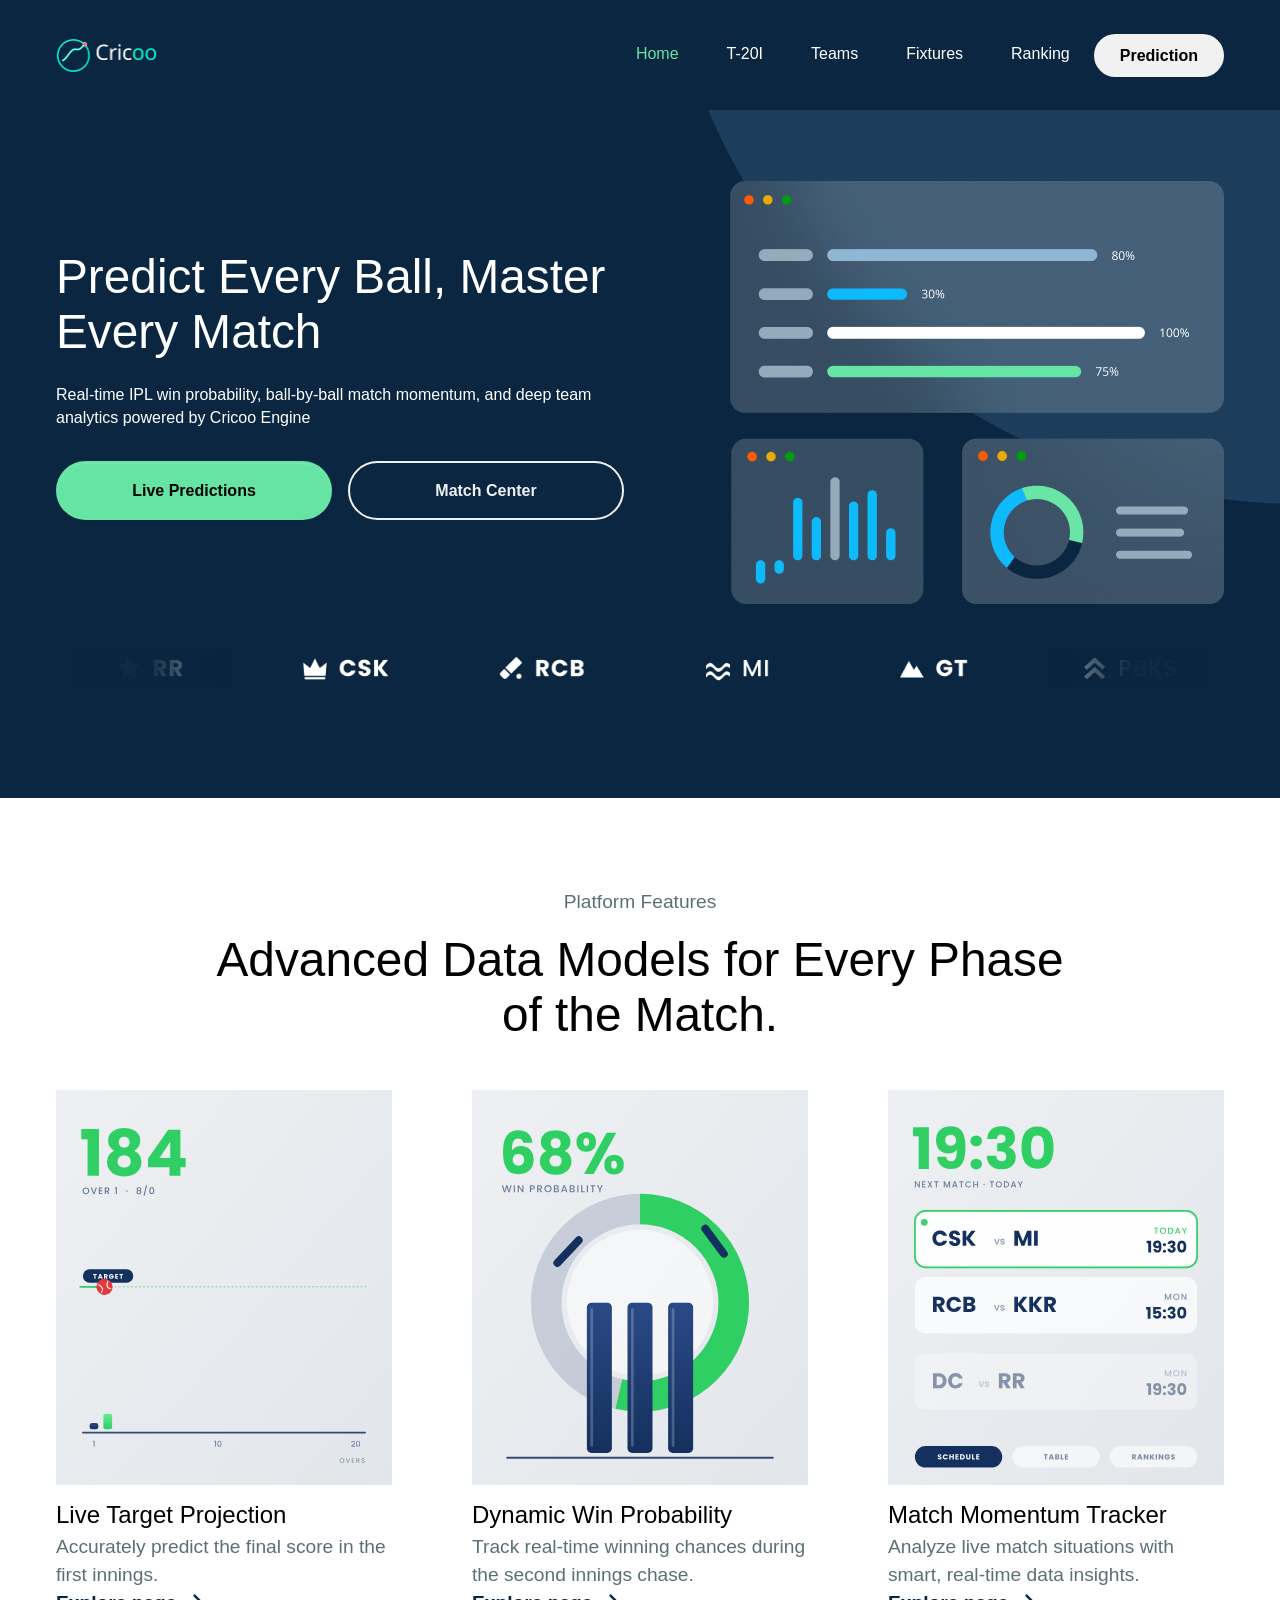
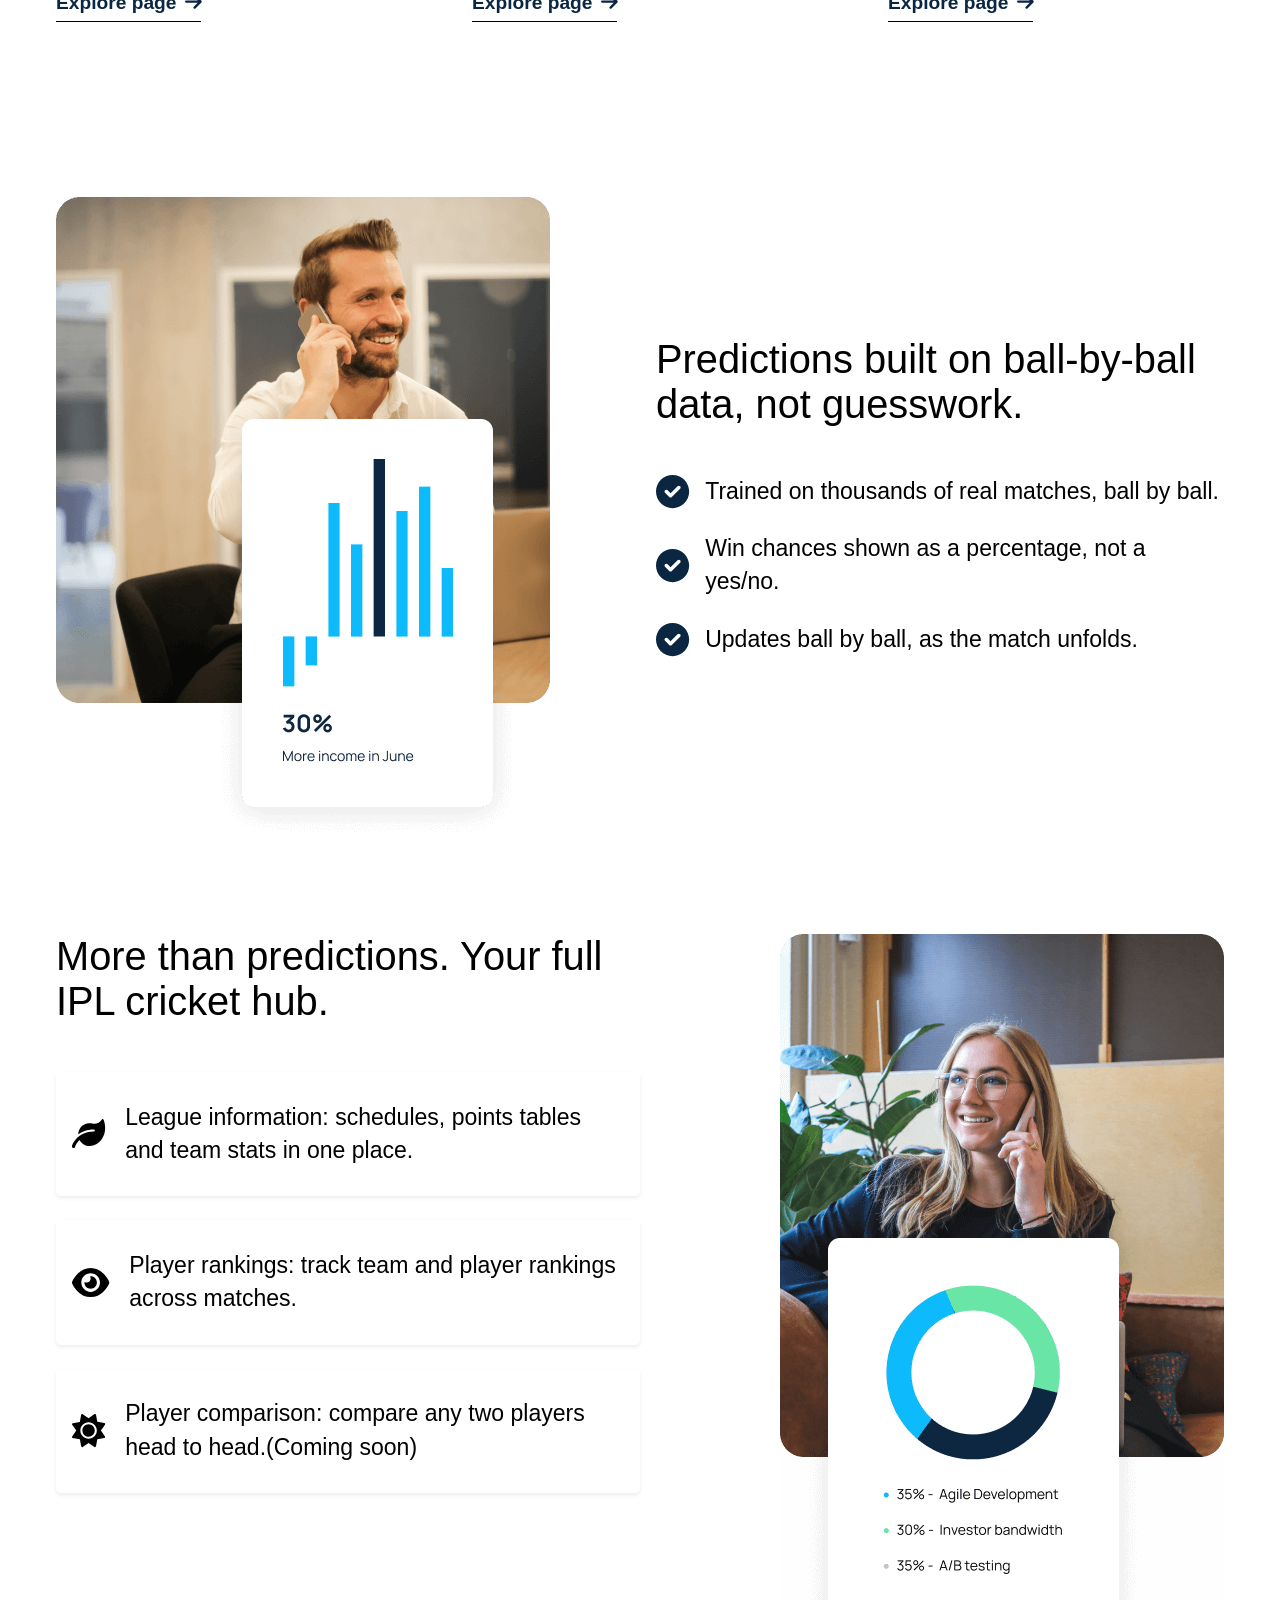
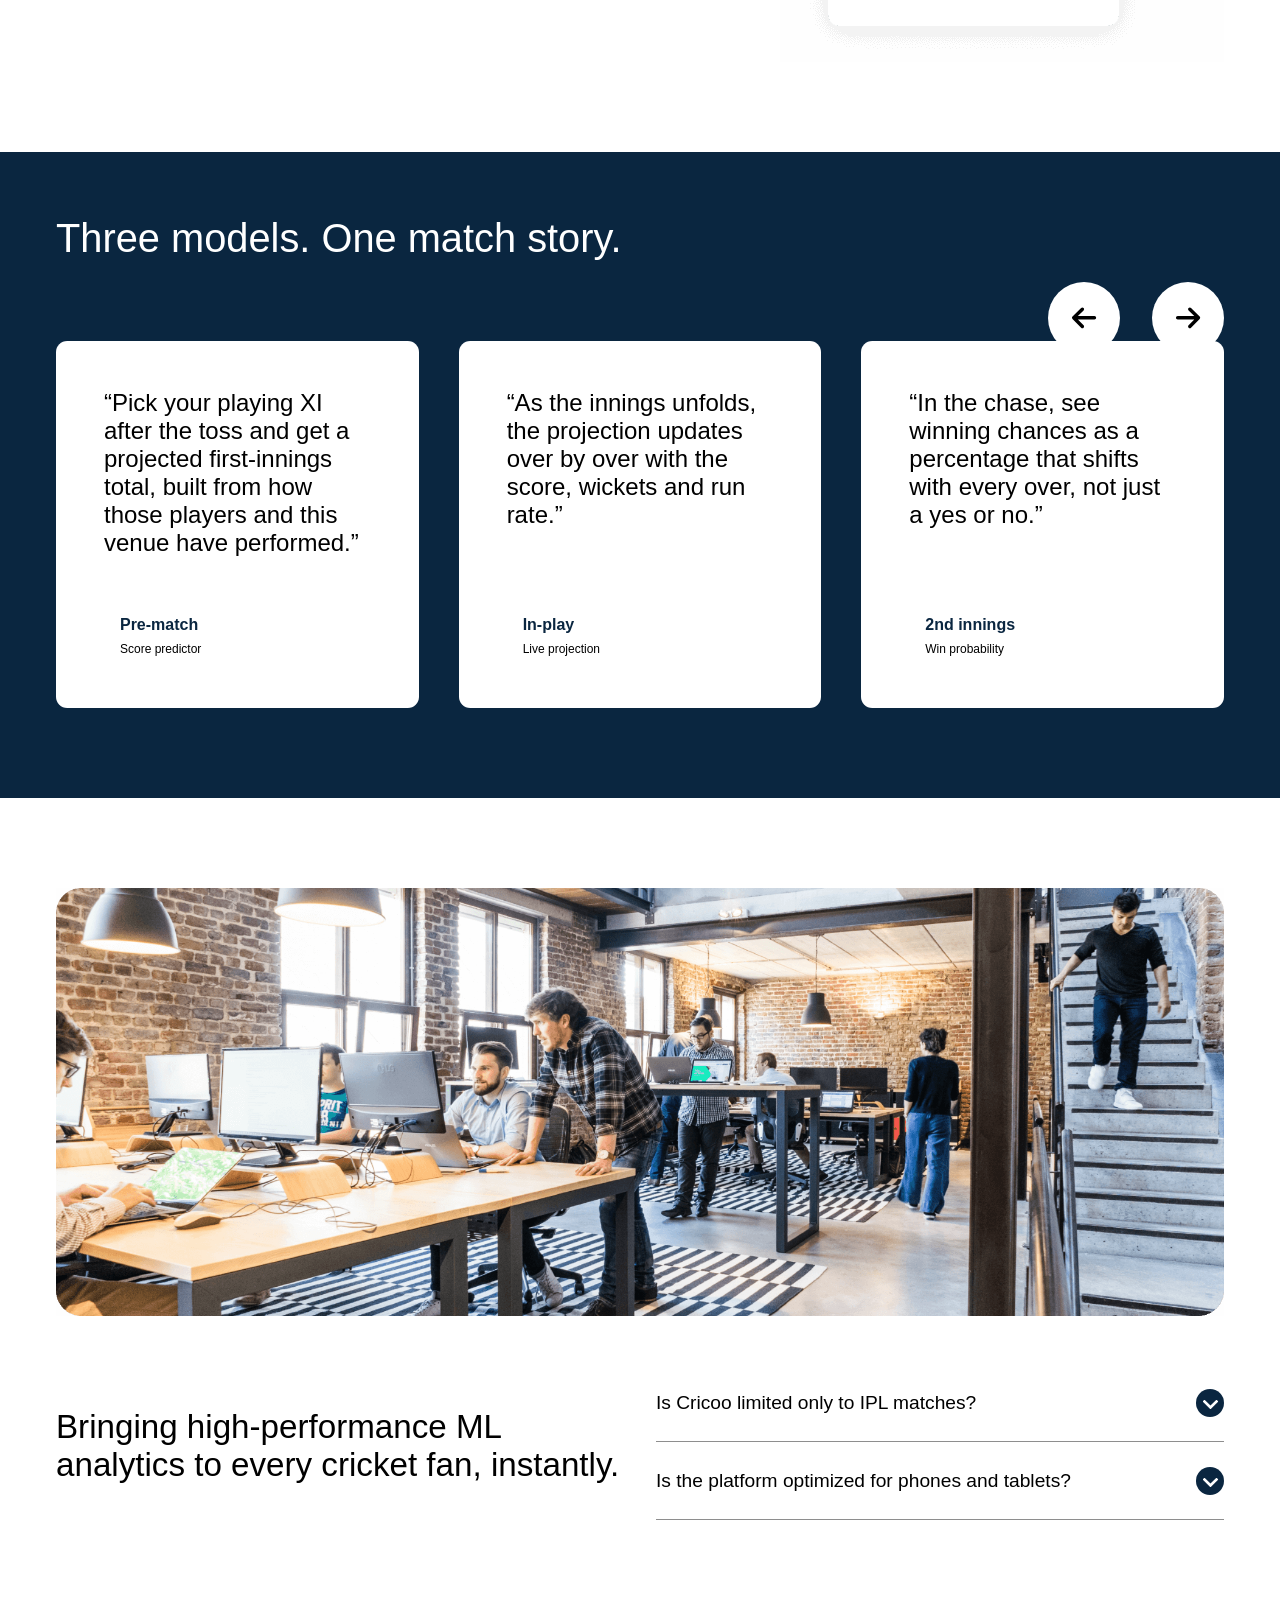
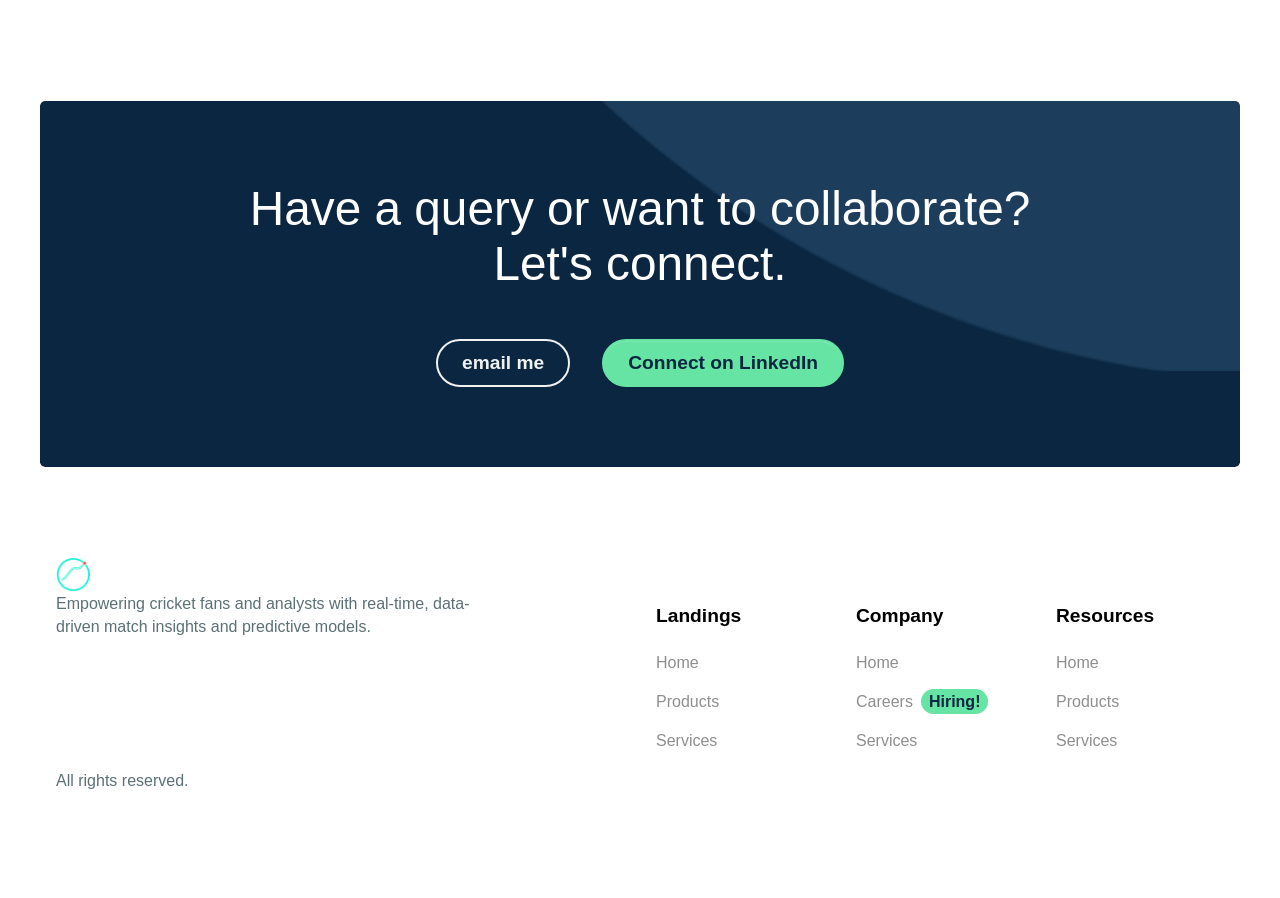
==== public/index.html @ 332e5023 "cricoo: website + IPL backend + T20 live backend" ====
<!DOCTYPE html>
<html lang="en-US" dir="ltr">

  <head>
    <meta charset="utf-8">
    <meta http-equiv="X-UA-Compatible" content="IE=edge">
    <meta name="viewport" content="width=device-width, initial-scale=1">


    <!-- ===============================================-->
    <!--    Document Title-->
    <!-- ===============================================-->
    <title>cricoo</title>


    <!-- ===============================================-->
    <!--    Favicons-->
    <!-- ===============================================-->
    <link rel="apple-touch-icon" sizes="180x180" href="assets/img/favicons/apple-touch-icon.png">
    <link rel="icon" type="image/png" sizes="32x32" href="assets/img/favicons/favicon-32x32.png">
    <link rel="icon" type="image/png" sizes="16x16" href="assets/img/favicons/favicon-16x16.png">
    <link rel="shortcut icon" type="image/x-icon" href="assets/img/favicons/favicon.ico">
    <link rel="manifest" href="assets/img/favicons/manifest.json">
    <meta name="msapplication-TileImage" content="assets/img/favicons/mstile-150x150.png">
    <meta name="theme-color" content="#ffffff">


    <!-- ===============================================-->
    <!--    Stylesheets-->
    <!-- ===============================================-->
    <link rel="preconnect" href="https://fonts.gstatic.com">
    <link href="https://fonts.googleapis.com/css2?family=Manrope:wght@200;300;400;500;600;700&amp;display=swap" rel="stylesheet">
    <link href="vendors/prism/prism.css" rel="stylesheet">
    <link href="vendors/swiper/swiper-bundle.min.css" rel="stylesheet">
    <link href="assets/css/theme.css" rel="stylesheet" />
    <link href="assets/css/user.css" rel="stylesheet" />

  </head>


  <body>

    <!-- ===============================================-->
    <!--    Main Content-->
    <!-- ===============================================-->
    <main class="main" id="top">
      <nav class="navbar navbar-expand-lg fixed-top navbar-dark" data-navbar-on-scroll="data-navbar-on-scroll">
        <div class="container"><a class="navbar-brand" href="index.html"><img src="assets/img/cricoo-logo-2.png" style="height:35px;width:auto" alt="cricoo" /></a>
          <button class="navbar-toggler" type="button" data-bs-toggle="collapse" data-bs-target="#navbarSupportedContent" aria-controls="navbarSupportedContent" aria-expanded="false" aria-label="Toggle navigation"><i class="fa-solid fa-bars text-white fs-3"></i></button>
          <div class="collapse navbar-collapse" id="navbarSupportedContent">
            <ul class="navbar-nav ms-auto mt-2 mt-lg-0">
              <li class="nav-item"><a class="nav-link active" aria-current="page" href="index.html">Home</a></li>
              <li class="nav-item"><a class="nav-link" aria-current="page" href="t_20.html">T-20I</a></li>
              <li class="nav-item"><a class="nav-link" aria-current="page" href="blogs.html">Teams</a></li>
              <li class="nav-item"><a class="nav-link" aria-current="page" href="blogs.html">Fixtures</a></li>
              <li class="nav-item"><a class="nav-link" aria-current="page" href="blogs.html">Ranking</a></li>
              <li class="nav-item mt-2 mt-lg-0"><a class="nav-link btn btn-light text-black w-md-25 w-50 w-lg-100" aria-current="page" href="ipl.html">Prediction</a></li>
            </ul>
          </div>
        </div>
      </nav>
      <div class="bg-dark"><img class="img-fluid position-absolute end-0" src="assets/img/hero/hero-bg.png" alt="" />


        <!-- ============================================-->
        <!-- <section> begin ============================-->
        <section>

          <div class="container">
            <div class="row align-items-center py-lg-8 py-6">
              <div class="col-lg-6 text-center text-lg-start">
                <h1 class="text-white fs-5 fs-xl-6">Predict Every Ball, Master Every Match</h1>
                <p class="text-white py-lg-3 py-2"> Real-time IPL win probability, ball-by-ball match momentum, and deep team analytics powered by Cricoo Engine</p>
                <div class="d-sm-flex align-items-center gap-3">
                  <a href="ipl.html" class="btn btn-success text-black mb-3 w-75">Live Predictions</a>
                  <a href="blogs.html" class="btn btn-outline-light mb-3 w-75">Match Center</a>
                </div>
              </div>
              <div class="col-lg-6 text-center text-lg-end mt-3 mt-lg-0"><img class="img-fluid" src="assets/img/hero/hero-graphics.png" alt="" /></div>
            </div>
            <!-- IPL Teams Carousel Section -->
            <div class="container position-relative" style="margin-top: -45px; margin-bottom: 20px; z-index: 10;">
              <div class="swiper">
                <div class="swiper-container swiper-shadow swiper-theme" data-swiper='{"slidesPerView":2,"breakpoints":{"640":{"slidesPerView":3,"spaceBetween":20},"768":{"slidesPerView":4,"spaceBetween":30},"992":{"slidesPerView":5,"spaceBetween":40},"1024":{"slidesPerView":6,"spaceBetween":40}},"spaceBetween":20,"grabCursor":true,"loop":true,"autoplay":{"delay":2500,"disableOnInteraction":false}}'>
                  <div class="swiper-wrapper align-items-center">
                    
                    <div class="swiper-slide d-flex align-items-center justify-content-center">
                      <img src="assets/img/teams/rr.png" alt="RR" style="height: 38px; width: auto; object-fit: contain;" />
                    </div>
                    
                    <div class="swiper-slide d-flex align-items-center justify-content-center">
                      <img src="assets/img/teams/csk.png" alt="CSK" style="height: 38px; width: auto; object-fit: contain;" />
                    </div>
                    
                    <div class="swiper-slide d-flex align-items-center justify-content-center">
                      <img src="assets/img/teams/rcb.png" alt="RCB" style="height: 38px; width: auto; object-fit: contain;" />
                    </div>
                    
                    <div class="swiper-slide d-flex align-items-center justify-content-center">
                      <img src="assets/img/teams/mi.png" alt="MI" style="height: 38px; width: auto; object-fit: contain;" />
                    </div>
        
                    <div class="swiper-slide d-flex align-items-center justify-content-center">
                      <img src="assets/img/teams/gt.png" alt="GT" style="height: 38px; width: auto; object-fit: contain;" />
                    </div>
                    
                    <div class="swiper-slide d-flex align-items-center justify-content-center">
                      <img src="assets/img/teams/pbks.png" alt="PBKS" style="height: 38px; width: auto; object-fit: contain;" />
                    </div>

                  </div>
                </div>
              </div>
            </div>
          </div>
          <!-- end of .container-->

        </section>
        <!-- <section> close ============================-->
        <!-- ============================================-->


      </div>


      <!-- ============================================-->
      <!-- <section> begin ============================-->
      <section>

        <div class="container">
          <p class="text-center fs-1">Platform Features</p>
          <h2 class="mx-auto text-center fs-lg-6 fs-md-5 w-lg-75">Advanced Data Models for Every Phase of the Match.</h2>
          <div class="row gx-xl-7 mt-5">
            <div class="col-md-4 mb-6 mb-md-0 text-center text-md-start"><img class="w-50 w-md-100" src="assets/img/live_target_projection_card_v7.svg" alt="Live Target Projection">
              <h4 class="mt-3 my-1">Live Target Projection</h4>
              <p class="fs-1 mb-0">Accurately predict the final score in the first innings.</p><a class="text-dark fs-1 pb-2 fw-bold border-black border-bottom text-decoration-none" href="#">Explore page<i class="fa-solid fa-arrow-right ms-2"></i></a>
            </div>
            <div class="col-md-4 mb-6 mb-md-0 text-center text-md-start"><img class="w-50 w-md-100" src="assets/img/win-probability-card.svg" alt="" />
              <h4 class="mt-3 my-1">Dynamic Win Probability</h4>
              <p class="fs-1 mb-0">Track real-time winning chances during the second innings chase.</p><a class="text-dark fs-1 pb-2 fw-bold border-black border-bottom text-decoration-none" href="#">Explore page<i class="fa-solid fa-arrow-right ms-2"></i></a>
            </div>
            <div class="col-md-4 mb-6 mb-md-0 text-center text-md-start"><img class="w-50 w-md-100" src="assets/img/league_hub_card.svg" alt="" />
              <h4 class="mt-3 my-1">Match Momentum Tracker</h4>
              <p class="fs-1 mb-0">Analyze live match situations with smart, real-time data insights.</p><a class="text-dark fs-1 pb-2 fw-bold border-black border-bottom text-decoration-none" href="#">Explore page<i class="fa-solid fa-arrow-right ms-2"></i></a>
            </div>
          </div>
        </div>
        <!-- end of .container-->

      </section>
      <!-- <section> close ============================-->
      <!-- ============================================-->




      <!-- ============================================-->
      <!-- <section> begin ============================-->
      <section>

        <div class="container">
          <div class="row align-items-center">
            <div class="col-lg-6 text-center text-lg-start"><img class="img-fluid" src="assets/img/offer/1.png" alt="" /></div>
            <div class="col-lg-6">
              <h1 class="fs-xl-5 fs-lg-4 fs-3">Predictions built on ball-by-ball data, not guesswork.</h1>
              <ul class="list-unstyled my-xl-5 my-3">
                <li class="fs-2 my-4 d-flex align-items-center gap-3 text-black"><i class="fa-solid fa-circle-check fs-4 text-dark"></i><span>Trained on thousands of real matches, ball by ball.</span></li>
                <li class="fs-2 my-4 d-flex align-items-center gap-3 text-black"><i class="fa-solid fa-circle-check fs-4 text-dark"></i><span>Win chances shown as a percentage, not a yes/no.</span></li>
                <li class="fs-2 my-4 d-flex align-items-center gap-3 text-black"><i class="fa-solid fa-circle-check fs-4 text-dark"></i><span>Updates ball by ball, as the match unfolds.</span></li>
              </ul>
            </div>
          </div>
        </div>
        <!-- end of .container-->

      </section>
      <!-- <section> close ============================-->
      <!-- ============================================-->




      <!-- ============================================-->
      <!-- <section> begin ============================-->
      <section class="pt-8 pt-lg-0">

        <div class="container">
          <div class="d-flex flex-column-reverse flex-lg-row">
            <div class="col-lg-6">
              <h1 class="fs-lg-4 fs-md-3 fs-xl-5 mb-5">More than predictions. Your full IPL cricket hub.</h1>
              <ul class="list-unstyled">
                <li class="fs-2 shadow-sm offer-list-item"><i class="fa-solid fa-leaf fs-lg-4 fs-3"></i><span>League information: schedules, points tables and team stats in one place.</span></li>
                <li class="fs-2 shadow-sm offer-list-item"><i class="fa-solid fa-eye fs-lg-4 fs-3"></i><span>Player rankings: track team and player rankings across matches.</span></li>
                <li class="fs-2 shadow-sm offer-list-item"><i class="fa-solid fa-sun fs-lg-4 fs-3"></i><span>Player comparison: compare any two players head to head.(Coming soon)</span></li>
              </ul>
            </div>
            <div class="col-lg-6 text-center text-lg-end"><img class="img-fluid" src="assets/img/offer/2.png" alt="" /></div>
          </div>
        </div>
        <!-- end of .container-->

      </section>
      <!-- <section> close ============================-->
      <!-- ============================================-->




      <!-- ============================================-->
      <!-- <section> begin ============================-->
      <section class="bg-dark pt-6">

        <div class="container">
          <div class="col-md-6">
            <h1 class="text-white fs-lg-5 fs-md-3 fs-2">Three models. One match story.</h1>
          </div>
          <div class="swiper mt-7">
            <div class="swiper-container swiper-theme" data-swiper='{"slidesPerView":1,"breakpoints":{"640":{"slidesPerView":1,"spaceBetween":10},"768":{"slidesPerView":2,"spaceBetween":20},"1025":{"slidesPerView":3,"spaceBetween":40}},"spaceBetween":10,"grabCursor":true,"pagination":{"el":".swiper-pagination","clickable":true},"navigation":{"nextEl":".swiper-button-next","prevEl":".swiper-button-prev"},"loop":true,"freeMode":true,"loopedSlides":3}'>
              <div class="swiper-wrapper">
                <div class="swiper-slide bg-white p-5 rounded-3 h-auto">
                  <div class="d-flex flex-column justify-content-between h-100">
                    <h4 class="text-black">“Pick your playing XI after the toss and get a projected first-innings total, built from how those players and this venue have performed.”</h4>
                    <div class="d-flex align-items-center gap-3 mt-5"><img src="" alt="" />
                      <div class="text-black">
                        <p class="mb-0 fw-bold text-dark">Pre-match</p><small>Score predictor</small>
                      </div>
                    </div>
                  </div>
                </div>
                <div class="swiper-slide bg-white p-5 rounded-3 h-auto">
                  <div class="d-flex flex-column justify-content-between h-100">
                    <h4 class="text-black">“As the innings unfolds, the projection updates over by over with the score, wickets and run rate.”</h4>
                    <div class="d-flex align-items-center gap-3 mt-5"><img src="" alt="" />
                      <div class="text-black">
                        <p class="mb-0 fw-bold text-dark">In-play</p><small>Live projection</small>
                      </div>
                    </div>
                  </div>
                </div>
                <div class="swiper-slide bg-white p-5 rounded-3 h-auto">
                  <div class="d-flex flex-column justify-content-between h-100">
                    <h4 class="text-black">“In the chase, see winning chances as a percentage that shifts with every over, not just a yes or no.”</h4>
                    <div class="d-flex align-items-center gap-3 mt-5"><img src="" alt="" />
                      <div class="text-black">
                        <p class="mb-0 fw-bold text-dark">2nd innings</p><small>Win probability</small>
                      </div>
                    </div>
                  </div>
                </div>
                <div class="swiper-slide bg-white p-5 rounded-3 h-auto">
                  <div class="d-flex flex-column justify-content-between h-100">
                    <h4 class="text-black">“From the IPL to major international T20s, track live momentum shifts and predictive insights across your favorite leagues.”</h4>
                    <div class="d-flex align-items-center gap-3 mt-5"><img src="" alt="" />
                      <div class="text-black">
                        <p class="mb-0 fw-bold text-dark">League Coverage</p><small>IPL & T20 Internationals</small>
                      </div>
                    </div>
                  </div>
                </div>
              </div>
            </div>
            <div class="swiper-button-next"><span class="fas fa-arrow-right fs-lg-3 fs-2"></span></div>
            <div class="swiper-button-prev"><span class="fas fa-arrow-left fs-lg-3 fs-2"></span></div>
          </div>
        </div>
        <!-- end of .container-->

      </section>
      <!-- <section> close ============================-->
      <!-- ============================================-->




      <!-- ============================================-->
      <!-- <section> begin ============================-->
      <section>

        <div class="container"><img class="img-fluid" src="assets/img/offer/3.png" alt="" />
          <div class="row mt-5 align-items-center">
            <div class="col-md-6">
              <h2 class="fs-md-4 fs-3 pt-3">Bringing high-performance ML analytics to every cricket fan, instantly.</h2>
            </div>
            <div class="col-md-6">
              <div class="accordion accordion-flush" id="accordionFlushExample">
                <div class="accordion-item"></div>
                <h2 class="accordion-header border-bottom" id="srgdgfdgdgg45">
                  <button class="accordion-button collapsed text-black" type="button" data-bs-toggle="collapse" data-bs-target="#srgdgfdgdgg45tyuu" aria-expanded="false" aria-controls="srgdgfdgdgg45"><span class="fs-1 pe-3">Is Cricoo limited only to IPL matches?</span></button>
                </h2>
                <div class="accordion-collapse collapse" aria-labelledby="srgdgfdgdgg45" data-bs-parent="#accordionFlushExample" id="srgdgfdgdgg45tyuu">
                  <div class="accordion-body">
                    <p class="mb-0">Currently, Cricoo covers IPL and major international T20 matches. We are actively expanding our data models and will add other global T20 leagues and match formats soon.</p>
                  </div>
                </div>
                <div class="accordion-item"></div>
                <h2 class="accordion-header border-bottom" id="sxvdgrfhfh276">
                  <button class="accordion-button collapsed text-black" type="button" data-bs-toggle="collapse" data-bs-target="#srgdgfdgdgg45tyuu5ghj" aria-expanded="false" aria-controls="sxvdgrfhfh276"><span class="fs-1 pe-3">Is the platform optimized for phones and tablets? </span></button>
                </h2>
                <div class="accordion-collapse collapse" aria-labelledby="sxvdgrfhfh276" data-bs-parent="#accordionFlushExample" id="srgdgfdgdgg45tyuu5ghj">
                  <div class="accordion-body">
                    <p class="mb-0">Yes, Cricoo is fully responsive and optimized to deliver a seamless data viewing experience across mobile phones, tablets, and desktops.</p>
                  </div>
                </div>
              </div>
            </div>
          </div>
        </div>
        <!-- end of .container-->

      </section>
      <!-- <section> close ============================-->
      <!-- ============================================-->




      


    </main>
    <!-- ===============================================-->
    <!--    End of Main Content-->
    <!-- ===============================================-->
     




    <!-- ============================================-->
    <!-- <section> begin ============================-->
    <section>
      <div class="container bg-dark overflow-hidden rounded-1">
        <div class="bg-holder" style="background-image:url(assets/img/promo/promo-bg.png);">
        </div>
        <!--/.bg-holder-->

        <div class="px-5 py-7 position-relative">
          <h1 class="text-center w-lg-75 mx-auto fs-lg-6 fs-md-4 fs-3 text-white">Have a query or want to collaborate? Let's connect.</h1>
          <div class="row justify-content-center mt-5">
            <!-- Email Button -->
            <div class="col-auto mb-3 mb-lg-0">
              <a href="mailto:9aashutosh6086@gmail.com" class="btn btn-outline-light fs-1 px-4 py-2"> email me</a>
            </div>
            <!-- LinkedIn Button -->
            <div class="col-auto">
              <a href="https://www.linkedin.com/in/ashutosh-kumar-9a61b62b8" target="_blank" class="btn btn-success text-dark fs-1 px-4 py-2">Connect on LinkedIn</a>
            </div>
          </div>
        </div>
      </div>
      <!-- end of .container-->
    </section>
    <!-- <section> close ============================-->
    <!-- ============================================-->




    <!-- ============================================-->
    <!-- <section> begin ============================-->
    <section class="pt-0">

      <div class="container">
        <div class="row justify-content-between">
          <div class="col-lg-6 col-sm-12"><a href="index.html"><img src="assets/img/footer logo icon.png"style="height: 35px; width: auto;" alt="" /></a>
            <p class="w-lg-75 text-gray">Empowering cricket fans and analysts with real-time, data-driven match insights and predictive models.</p>
          </div>
          <div class="col-lg-2 col-sm-4">
            <h3 class="fw-bold fs-1 mt-5 mb-4">Landings</h3>
            <ul class="list-unstyled">
              <li class="my-3 col-md-4"><a href="#">Home</a></li>
              <li class="my-3"><a href="#">Products</a></li>
              <li class="my-3"><a href="#">Services</a></li>
            </ul>
          </div>
          <div class="col-lg-2 col-sm-4">
            <h3 class="fw-bold fs-1 mt-5 mb-4">Company</h3>
            <ul class="list-unstyled">
              <li class="my-3"><a href="#">Home</a></li>
              <li class="my-3"><a href="#">Careers</a><span class="py-1 px-2 rounded-2 bg-success fw-bold text-dark ms-2">Hiring!</span></li>
              <li class="my-3"><a href="#">Services</a></li>
            </ul>
          </div>
          <div class="col-lg-2 col-sm-4">
            <h3 class="fw-bold fs-1 mt-5 mb-4">Resources</h3>
            <ul class="list-unstyled">
              <li class="mb-3"><a href="#">Home</a></li>
              <li class="mb-3"><a href="#">Products</a></li>
              <li class="mb-3"><a href="#">Services</a></li>
            </ul>
          </div>
        </div>
        <p class="text-gray">All rights reserved.</p>
      </div>
      <!-- end of .container-->

    </section>
    <!-- <section> close ============================-->
    <!-- ============================================-->




    <!-- ===============================================-->
    <!--    JavaScripts-->
    <!-- ===============================================-->
    <script src="vendors/popper/popper.min.js"></script>
    <script src="vendors/bootstrap/bootstrap.min.js"></script>
    <script src="vendors/anchorjs/anchor.min.js"></script>
    <script src="vendors/is/is.min.js"></script>
    <script src="vendors/fontawesome/all.min.js"></script>
    <script src="vendors/lodash/lodash.min.js"></script>
    <script src="https://polyfill.io/v3/polyfill.min.js?features=window.scroll"></script>
    <script src="vendors/prism/prism.js"></script>
    <script src="vendors/swiper/swiper-bundle.min.js"></script>
    <script src="assets/js/theme.js"></script>

  </body>

</html>
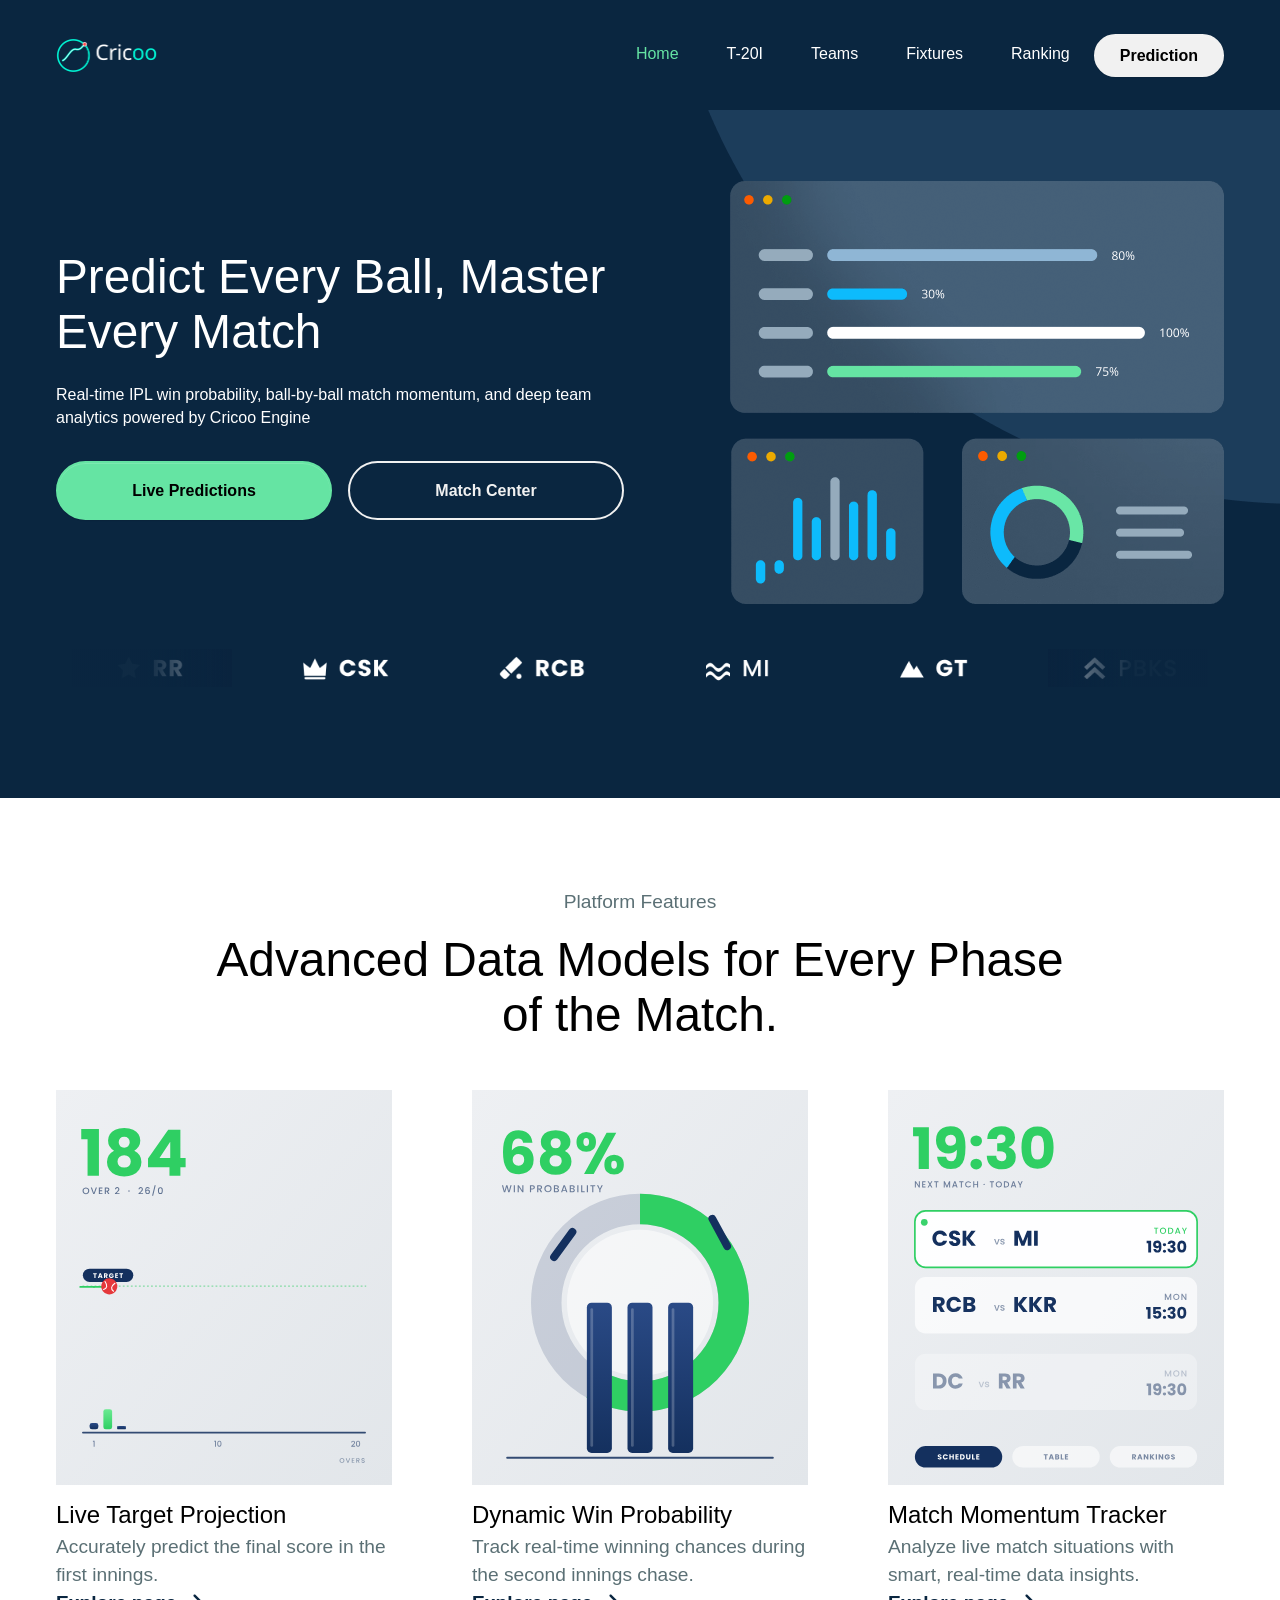
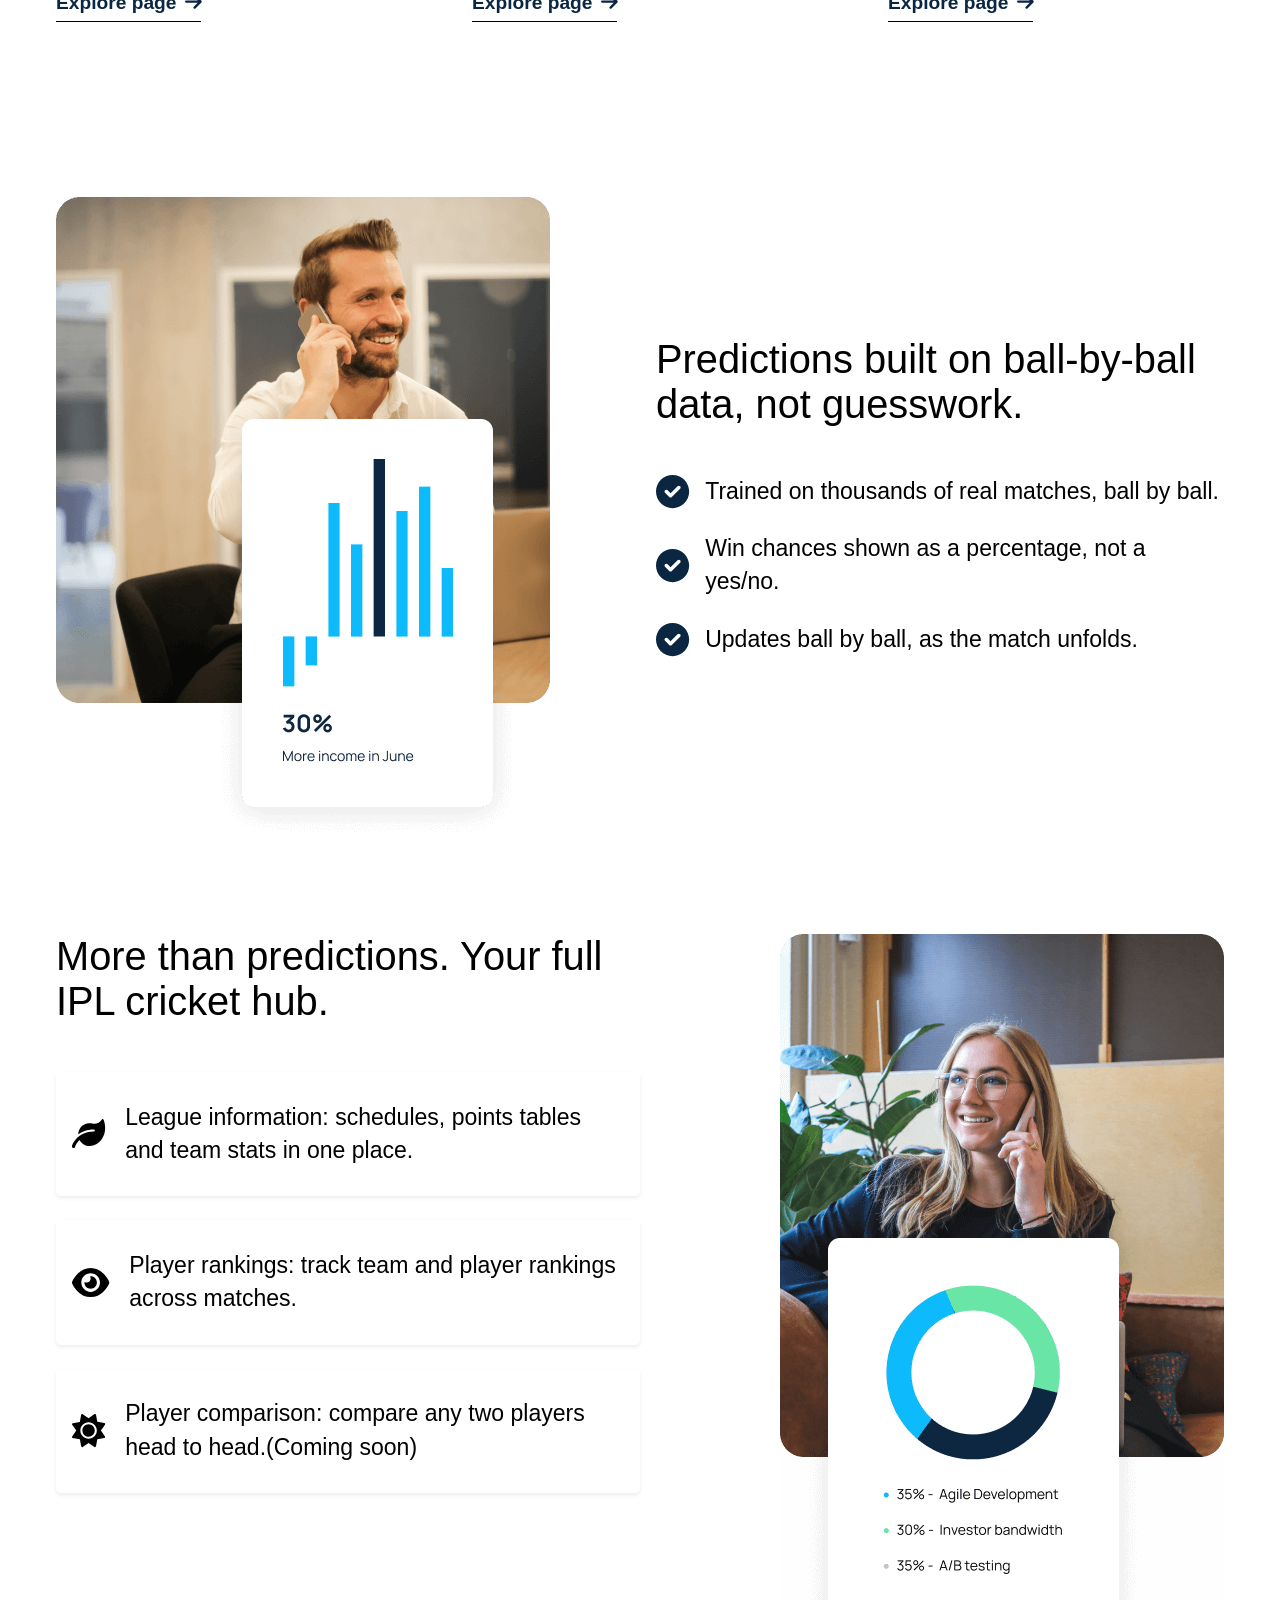
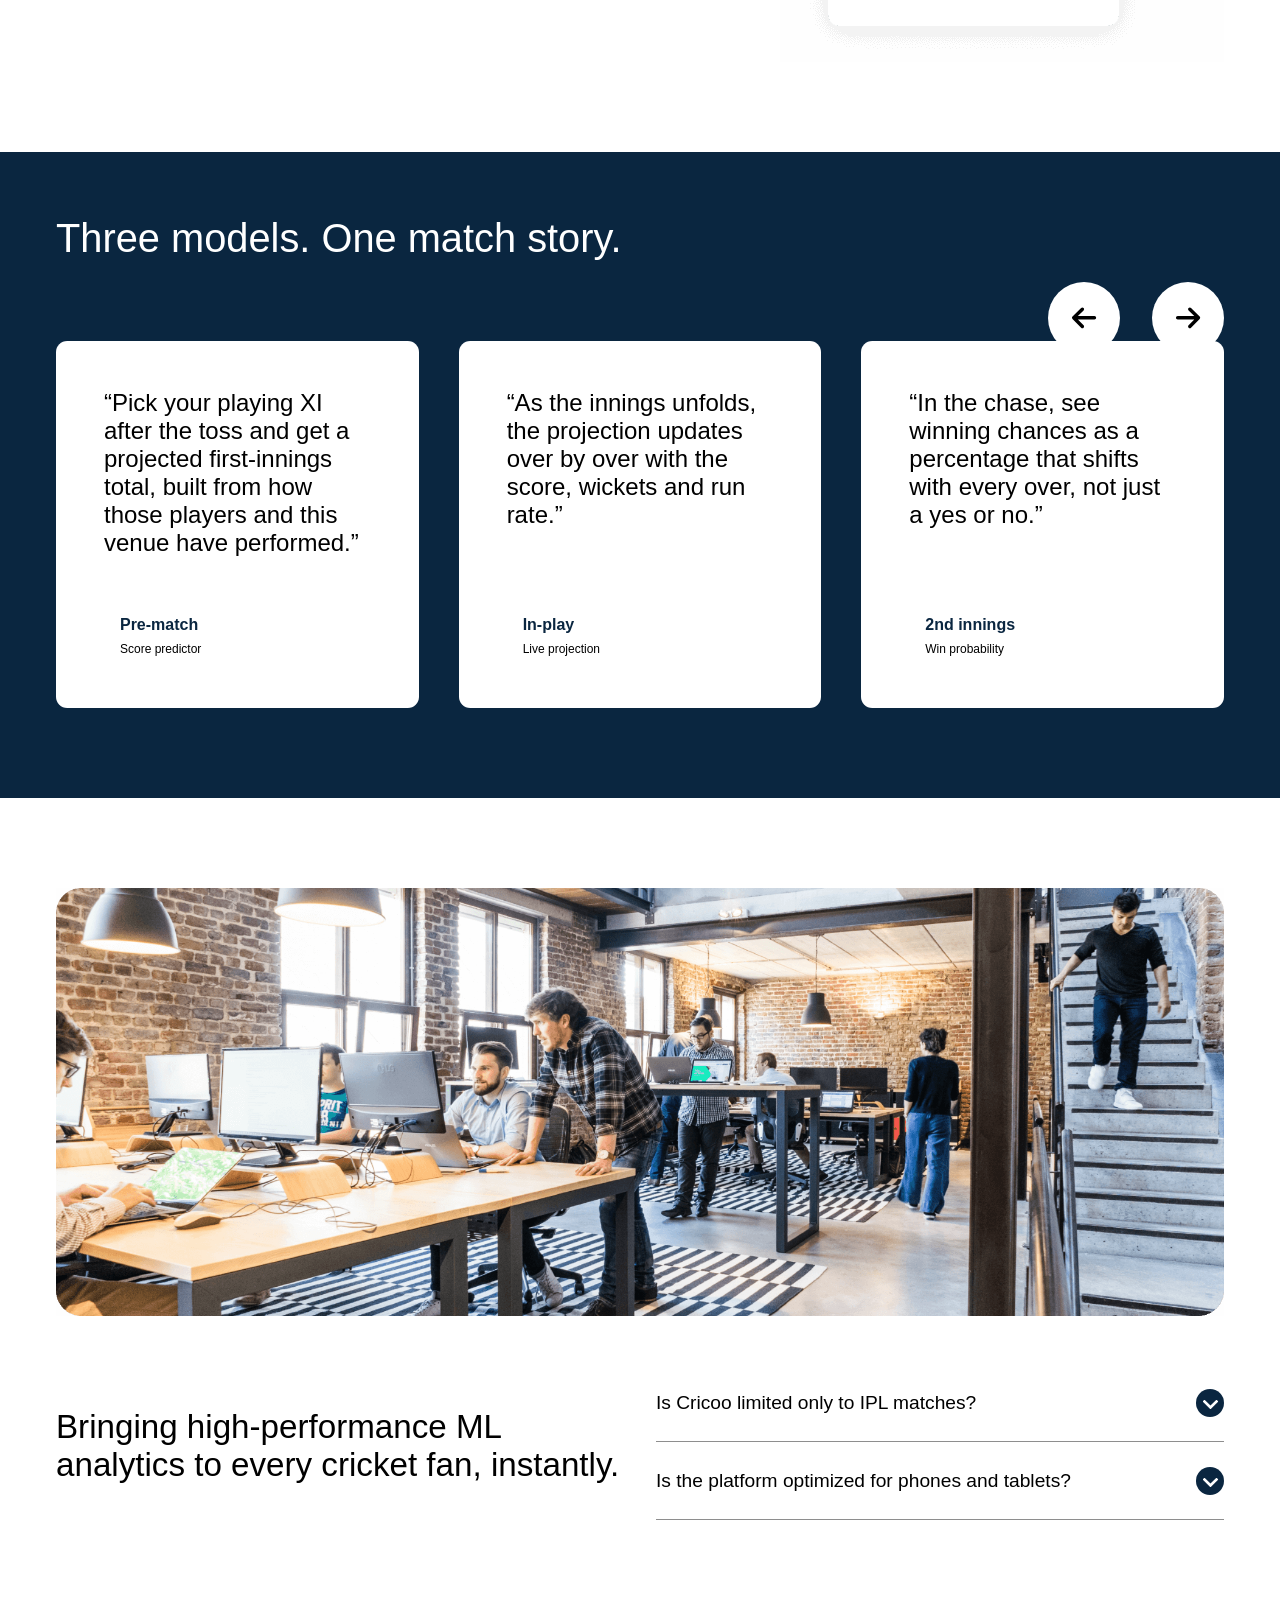
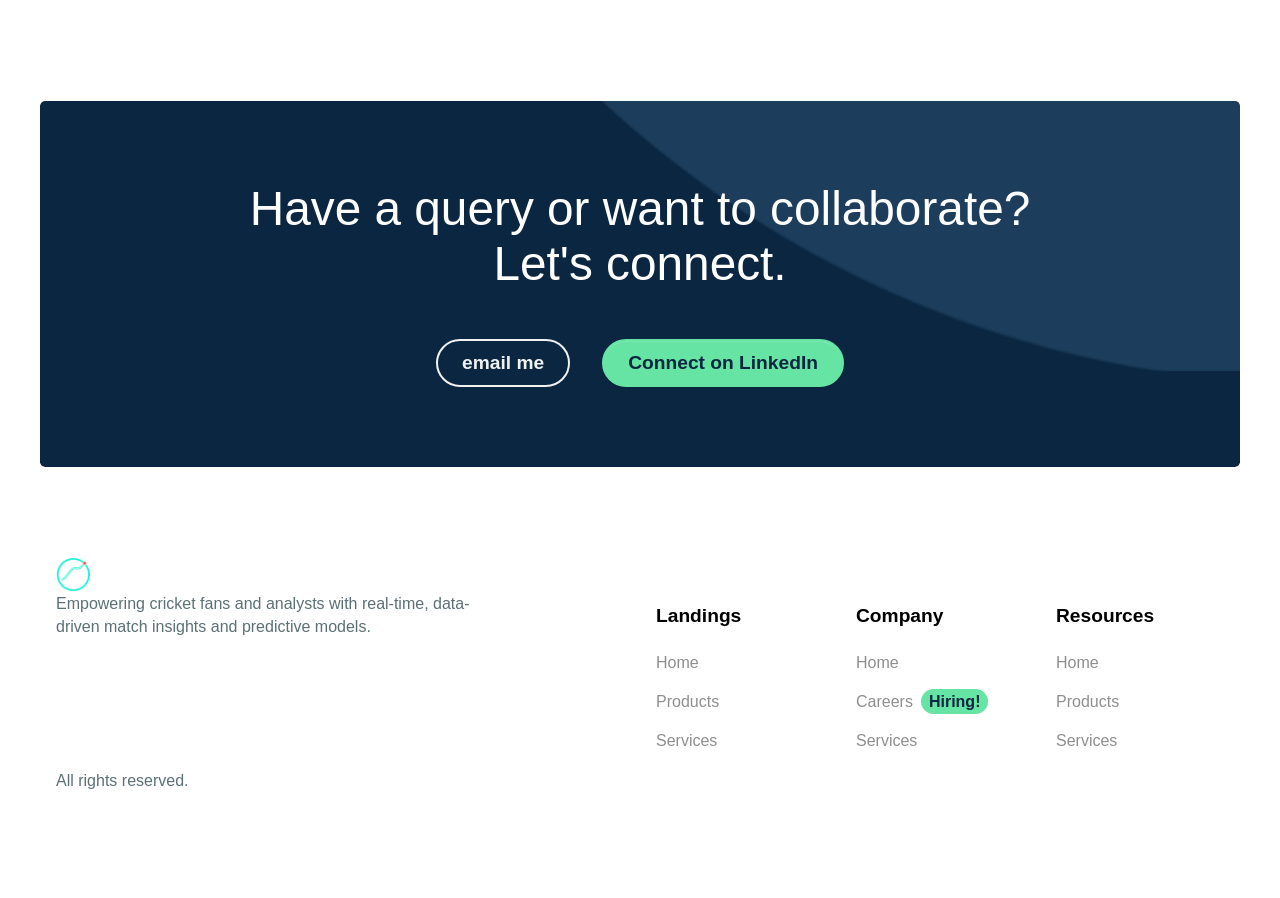
==== commit 7e3a7341: "Update index.html" ====
--- a/public/index.html
+++ b/public/index.html
@@ -2,6 +2,9 @@
 <html lang="en-US" dir="ltr">
 
   <head>
+    <link rel="manifest" href="manifest.json">
+    <meta name="theme-color" content="#0b0f14">
+    <link rel="icon" type="image/png" href="icons/icon-192.png">
     <meta charset="utf-8">
     <meta http-equiv="X-UA-Compatible" content="IE=edge">
     <meta name="viewport" content="width=device-width, initial-scale=1">
@@ -417,4 +420,4 @@
 
   </body>
 
-</html>+</html>
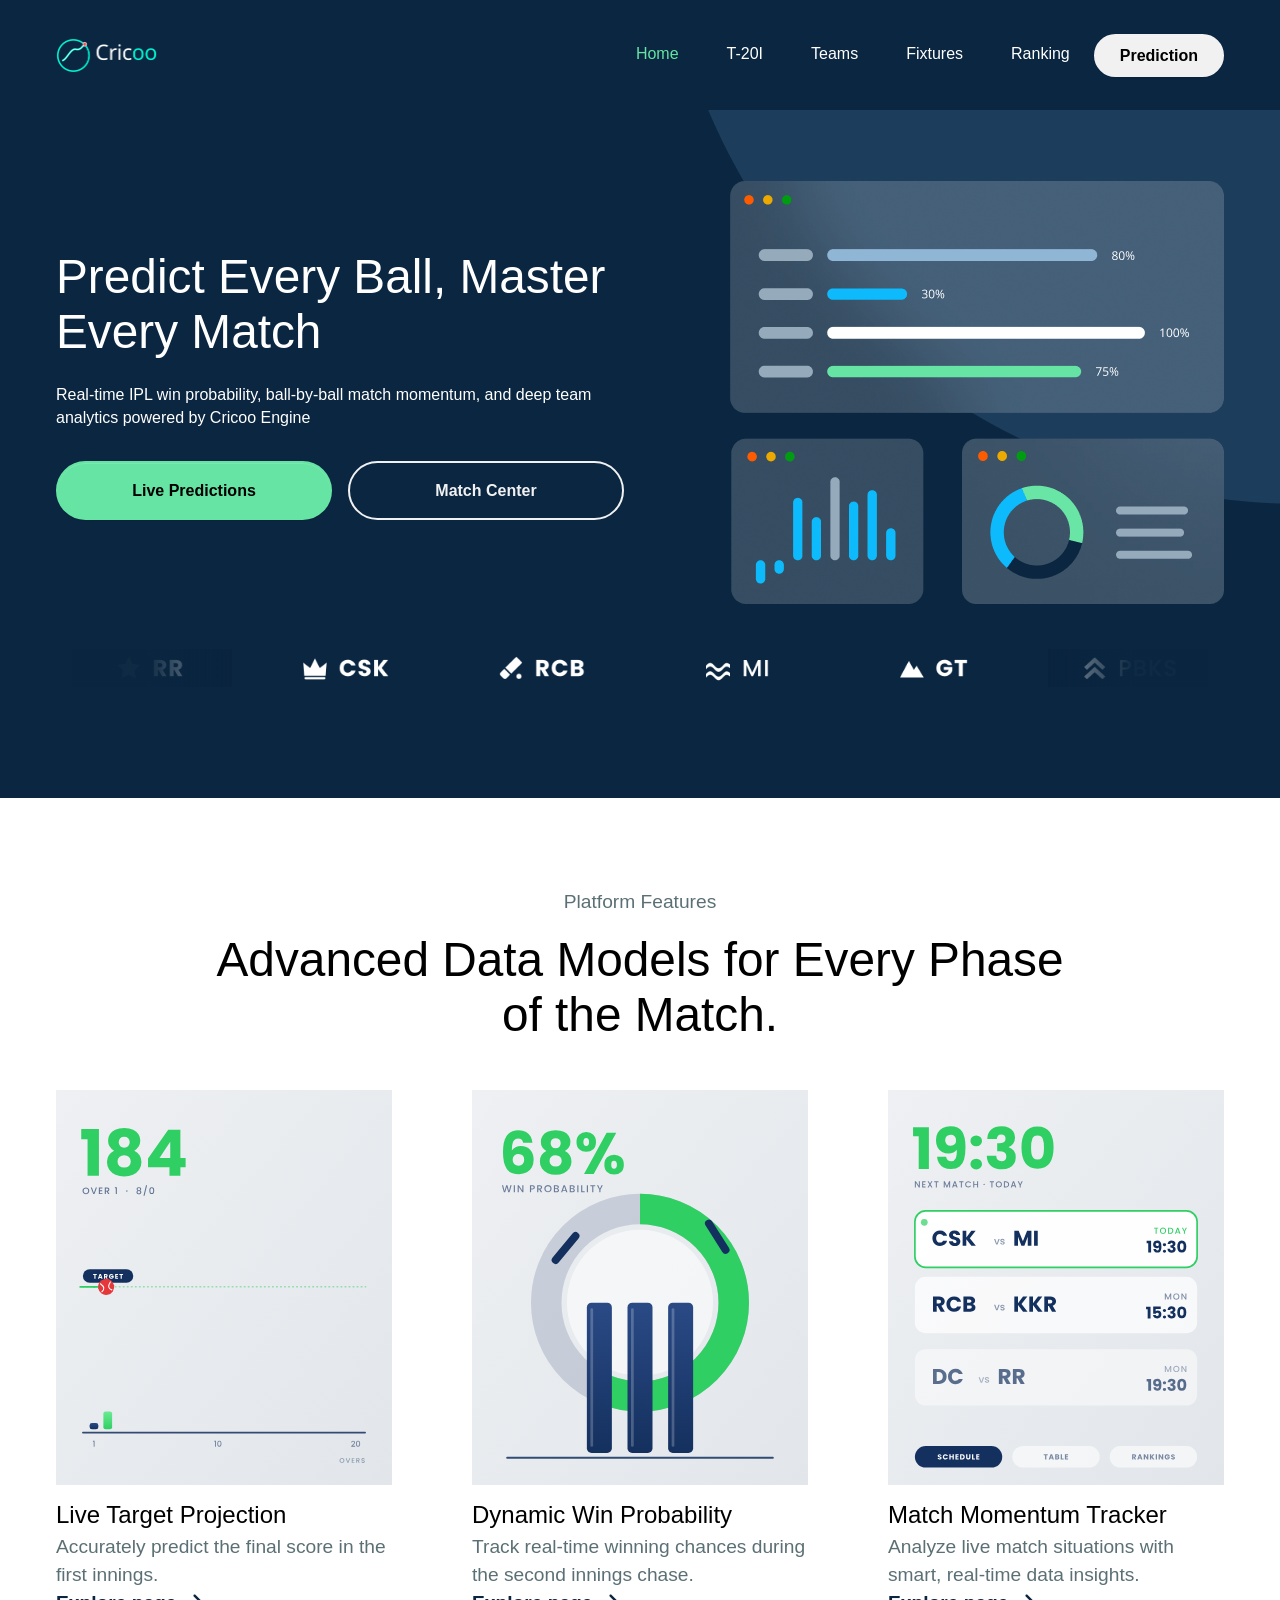
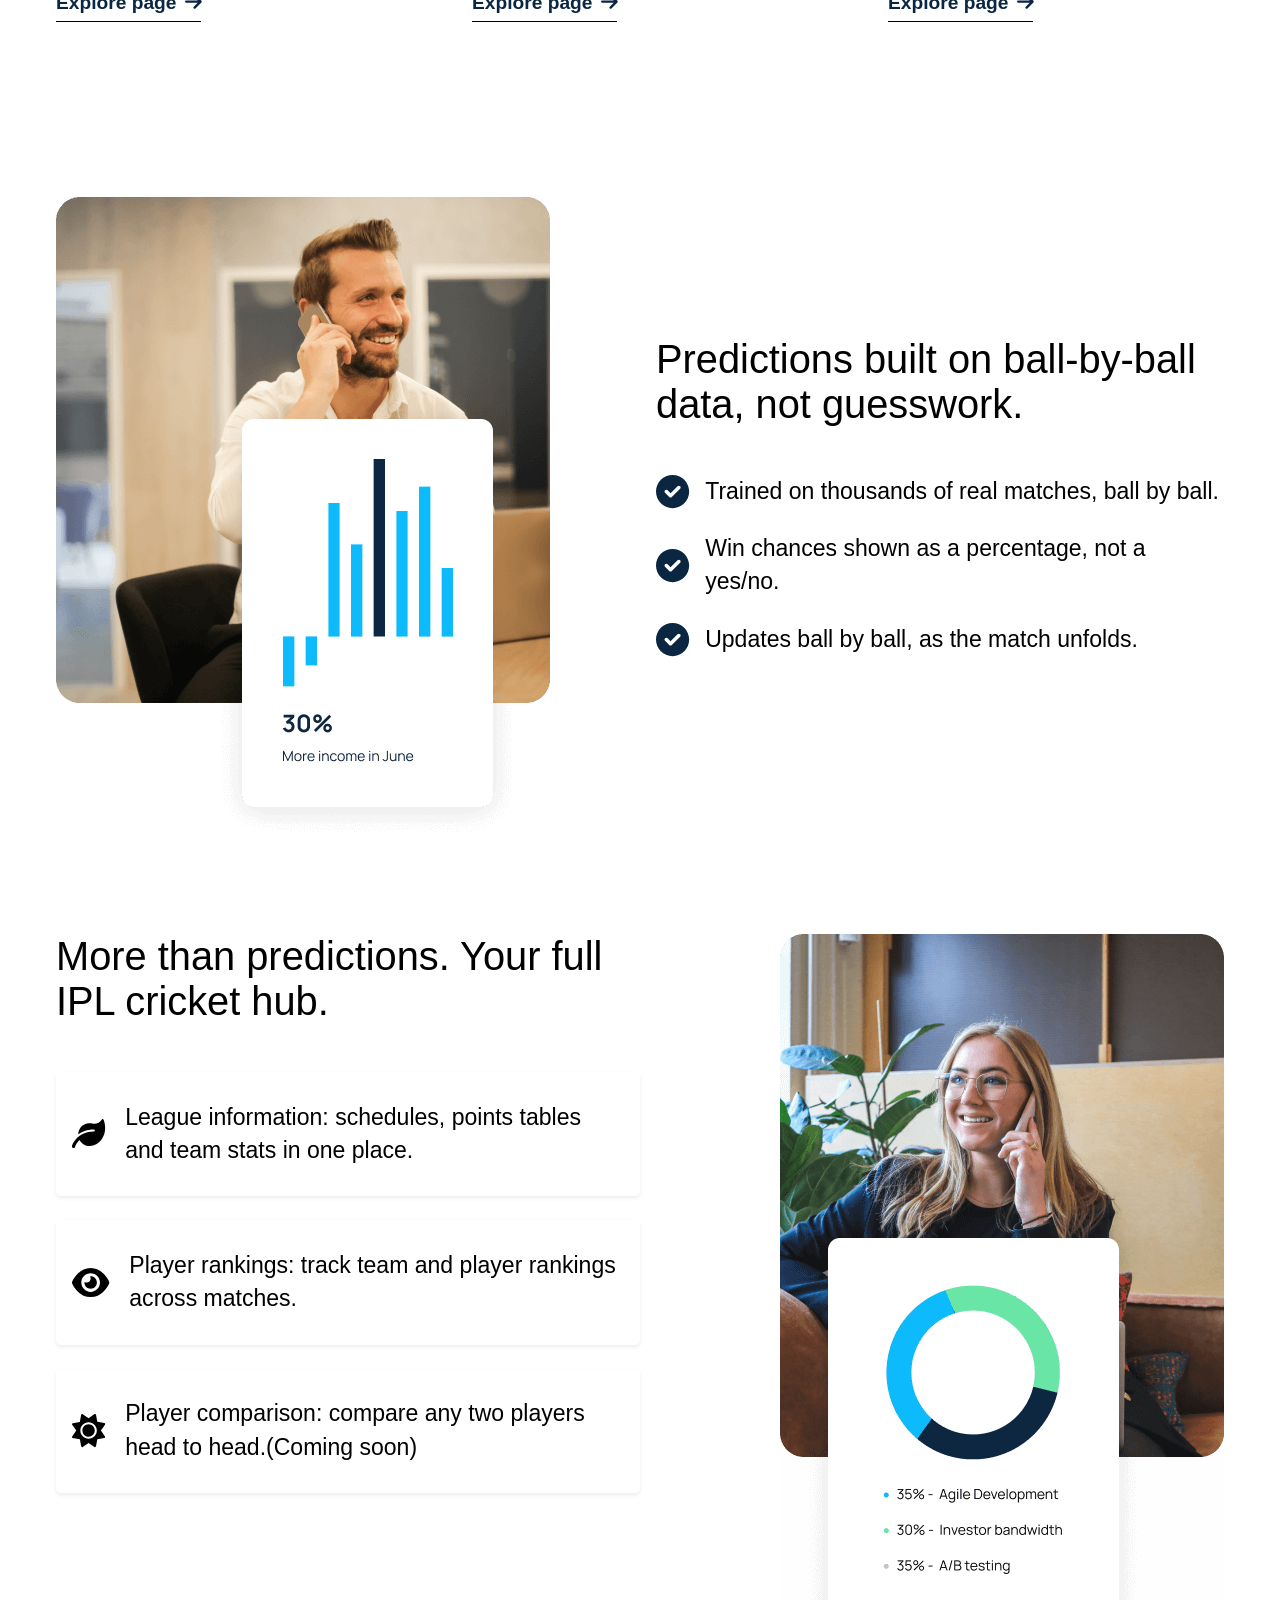
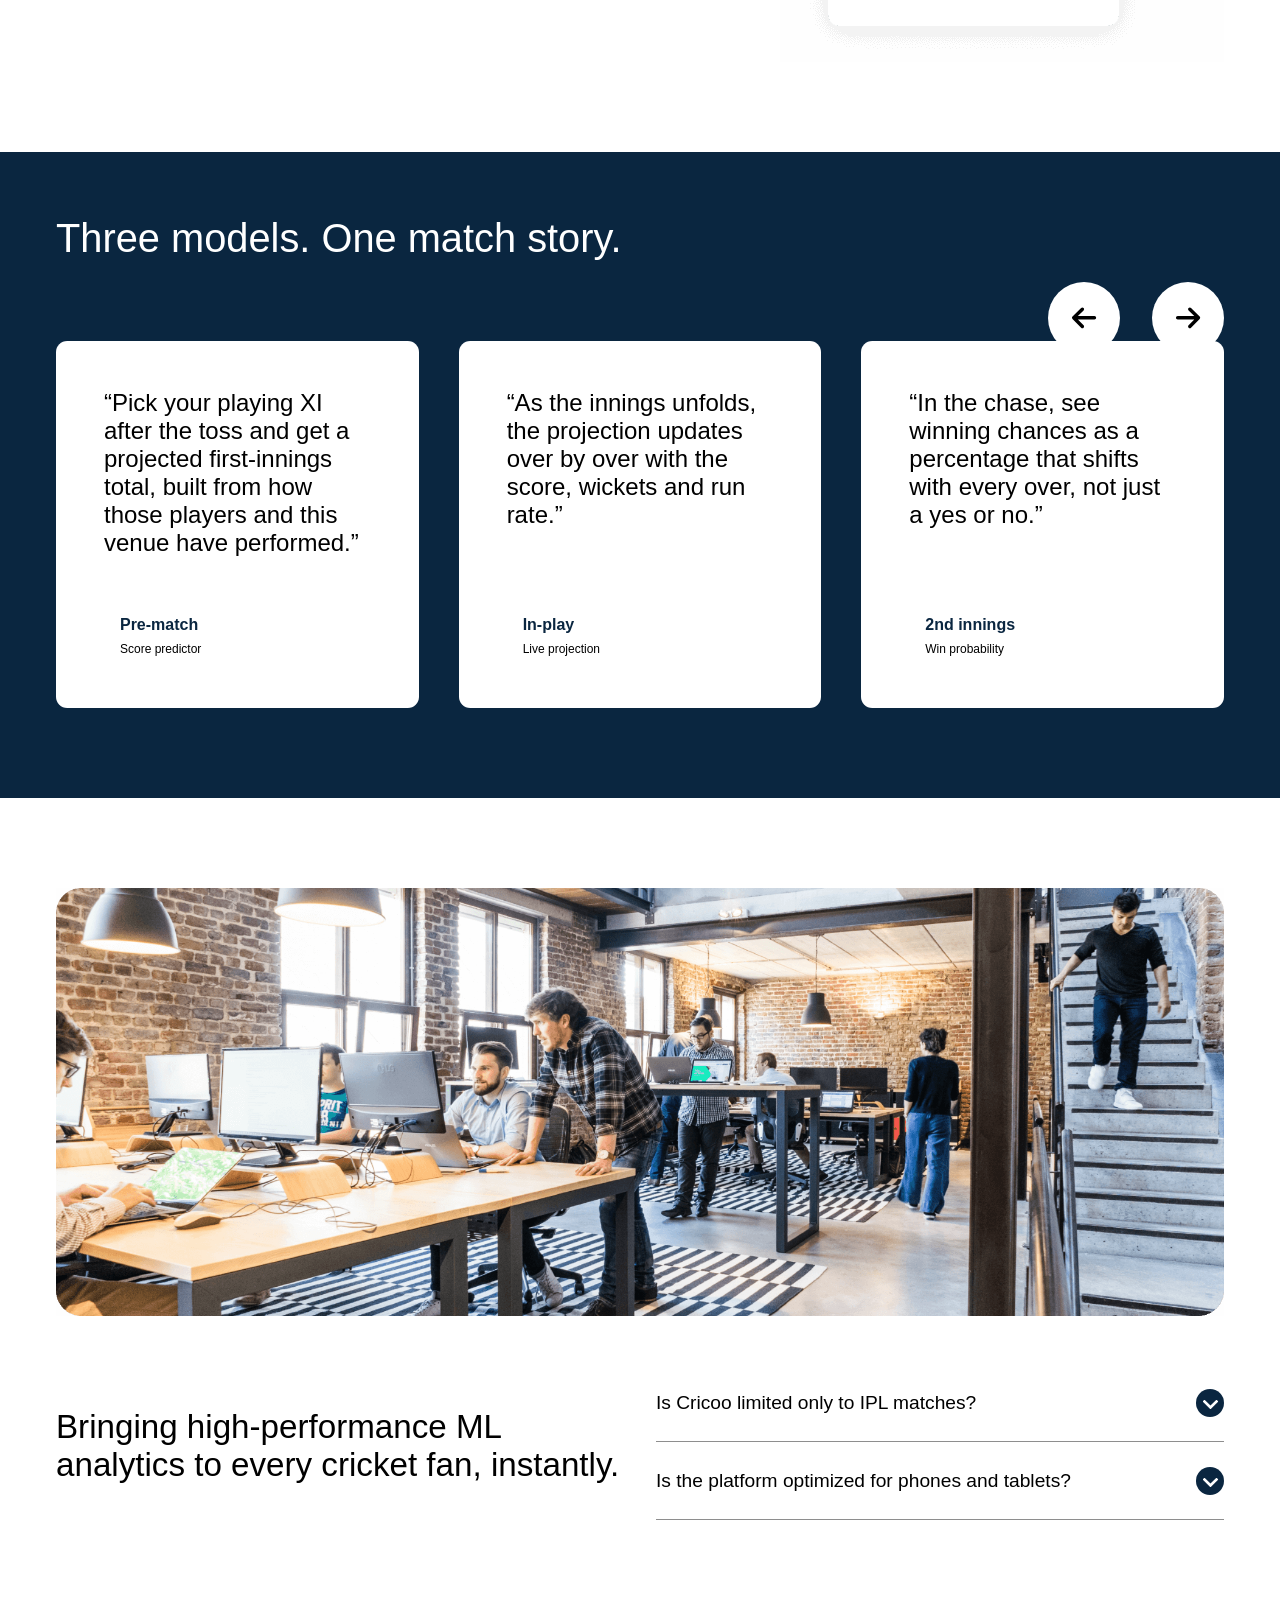
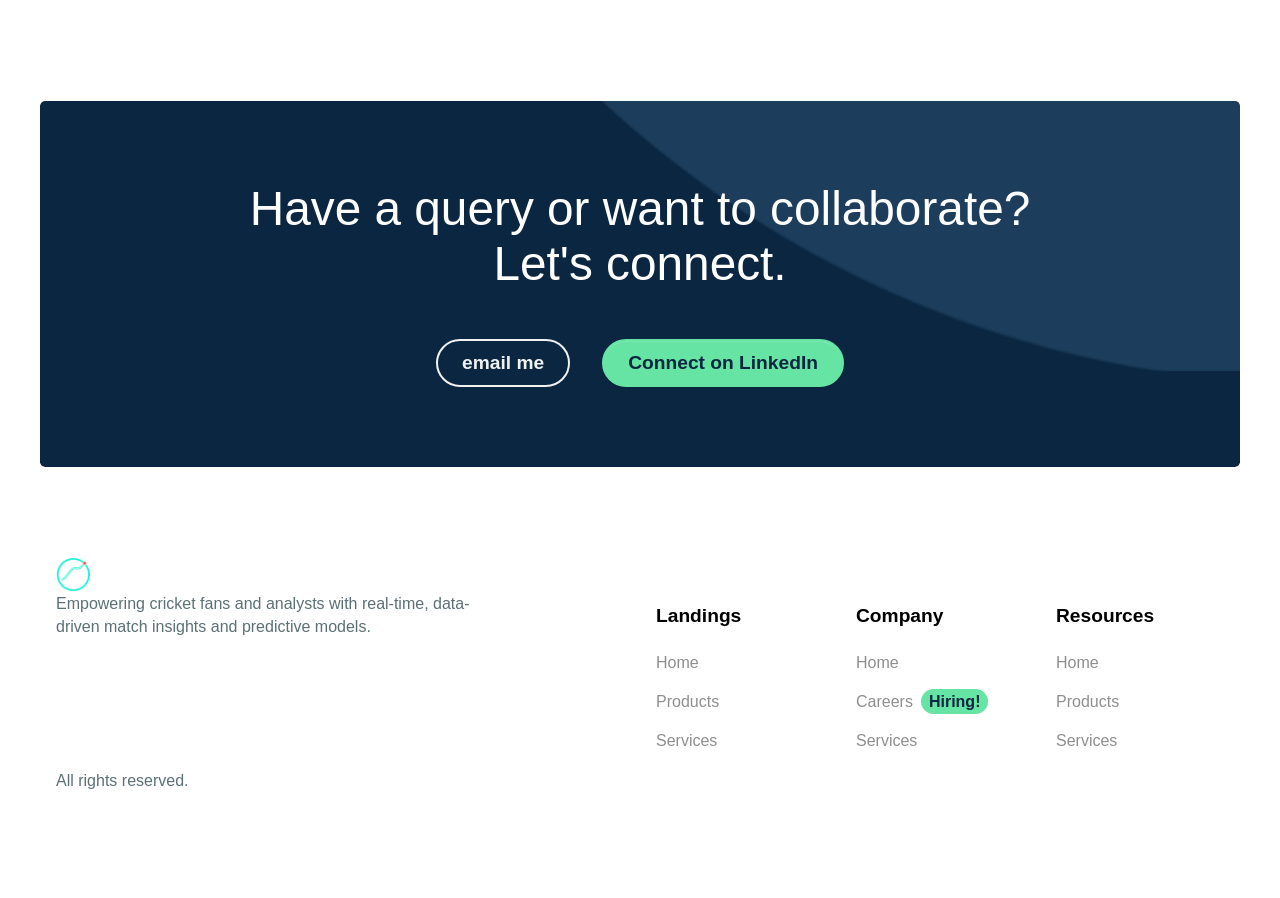
==== commit e07e3789: "Update index.html" ====
--- a/public/index.html
+++ b/public/index.html
@@ -417,6 +417,13 @@
     <script src="vendors/prism/prism.js"></script>
     <script src="vendors/swiper/swiper-bundle.min.js"></script>
     <script src="assets/js/theme.js"></script>
+    <script>
+      if ('serviceWorker' in navigator) {
+        window.addEventListener('load', function () {
+          navigator.serviceWorker.register('service-worker.js');
+        });
+      }
+    </script>
 
   </body>
 
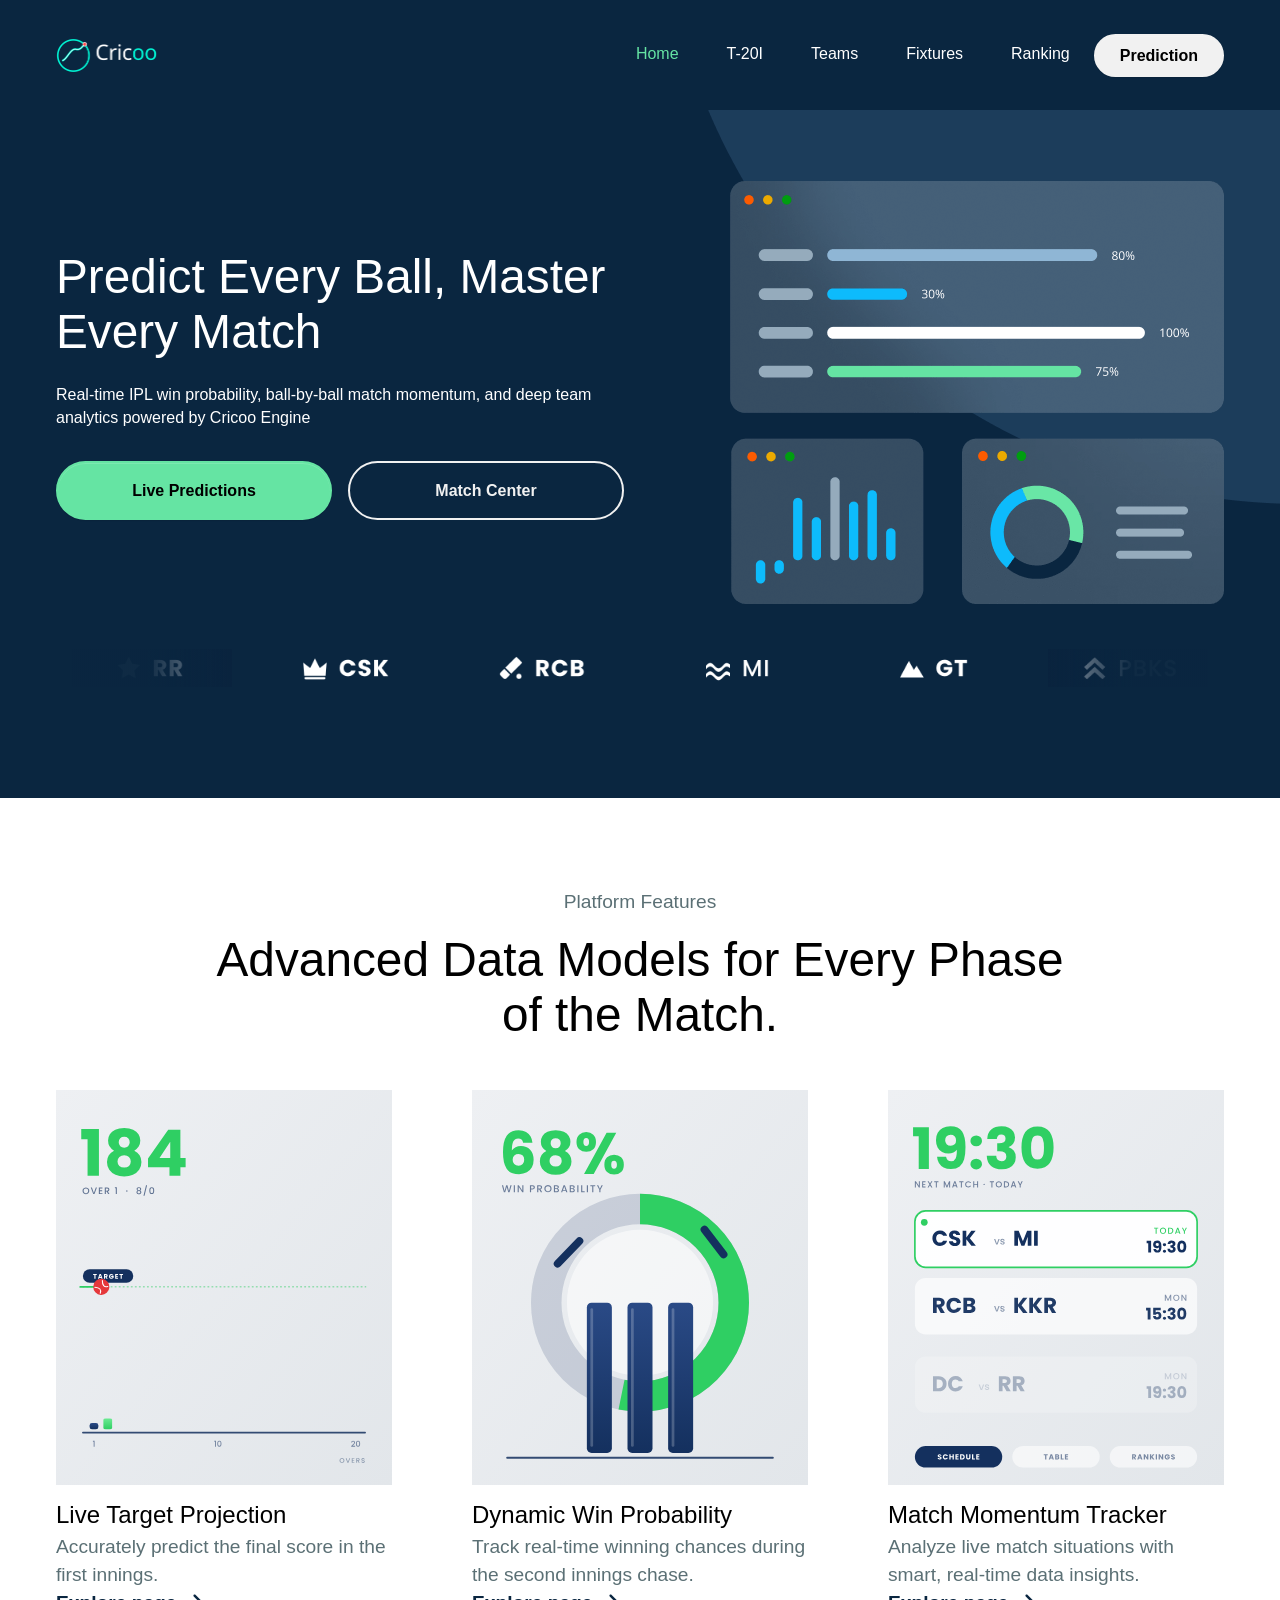
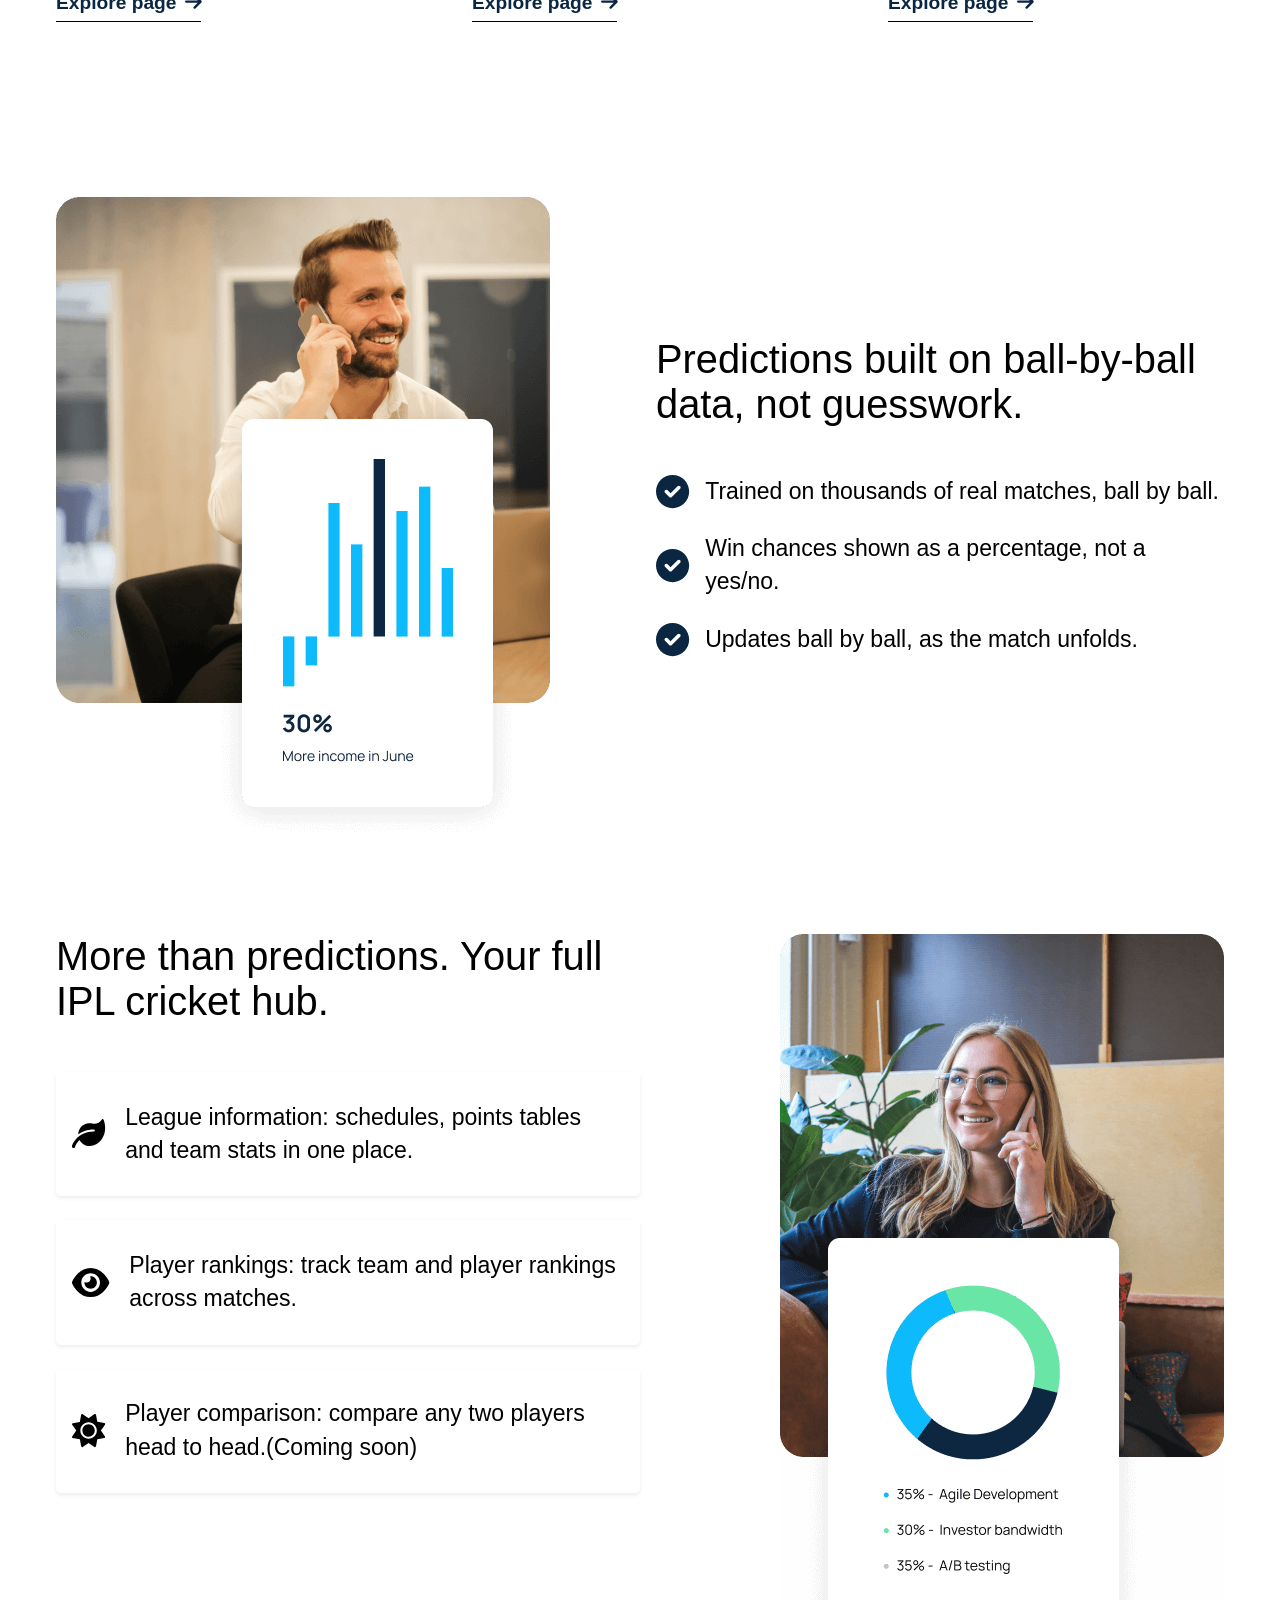
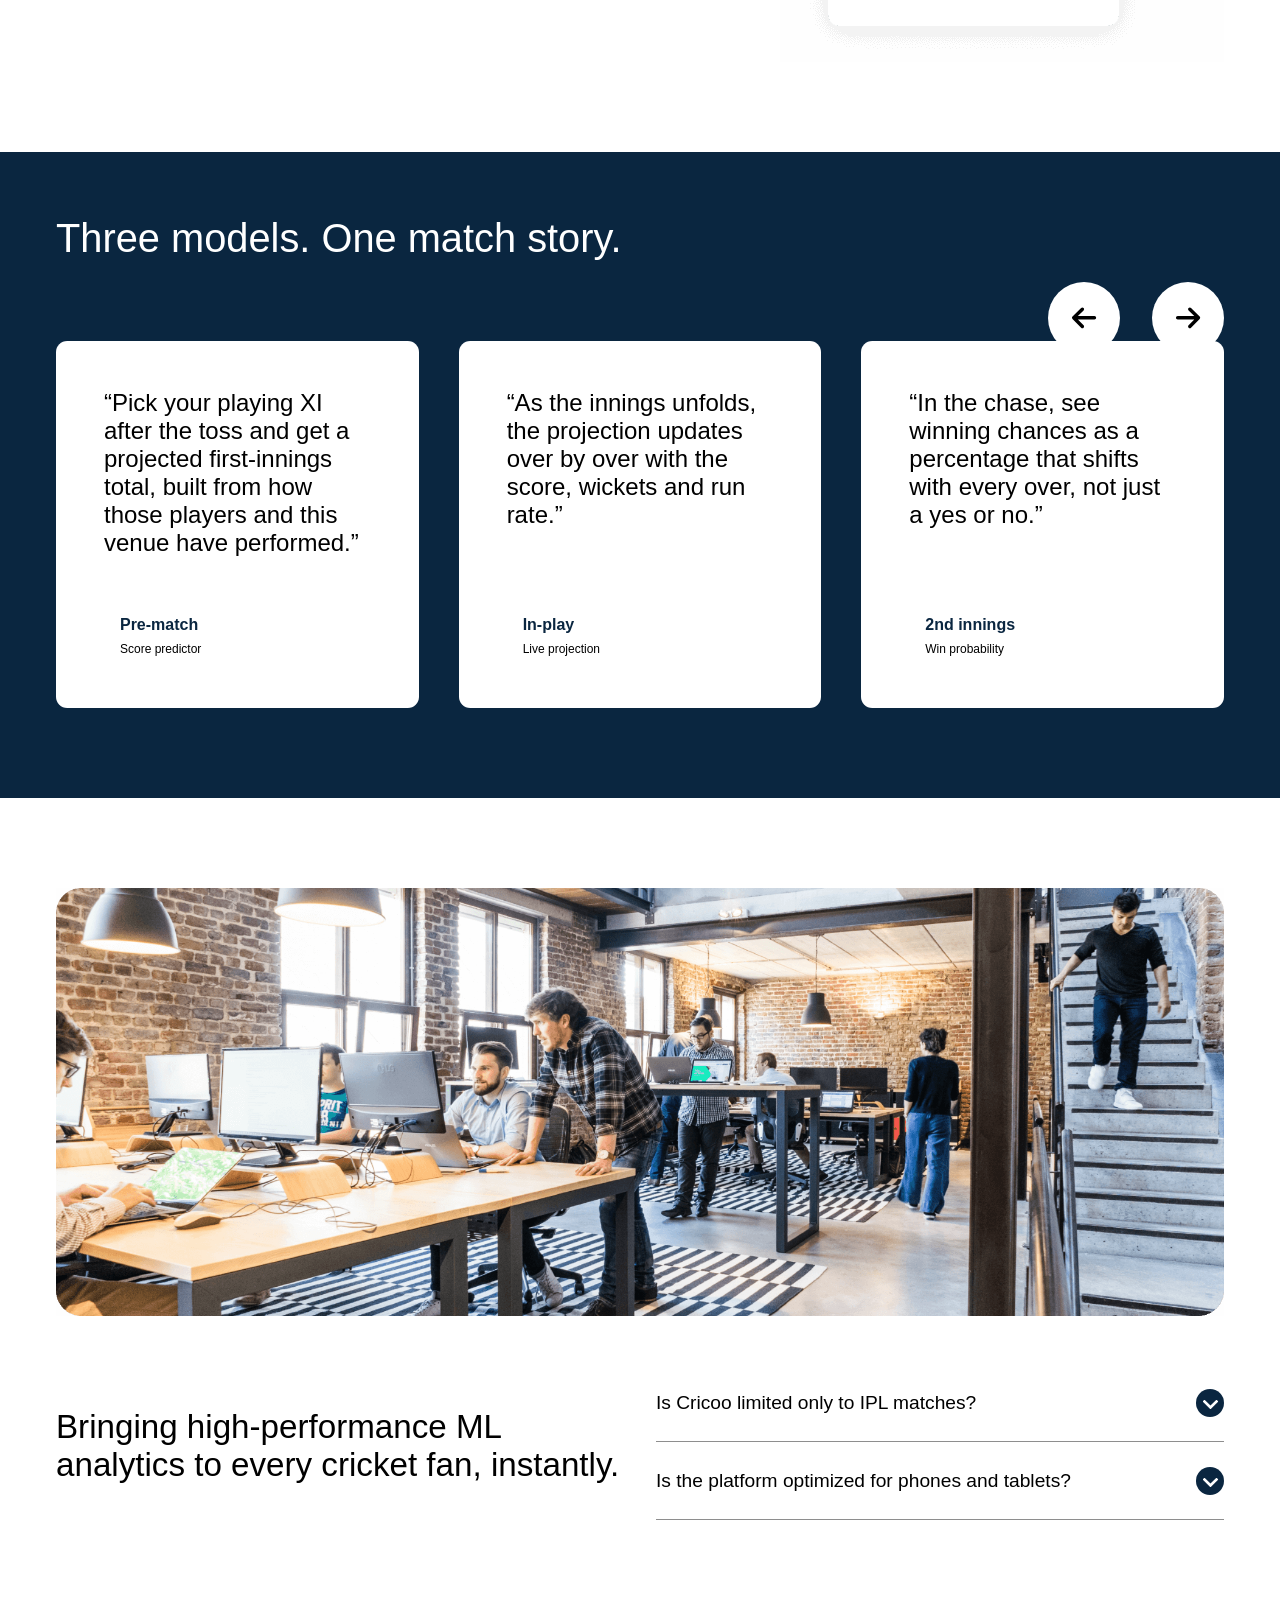
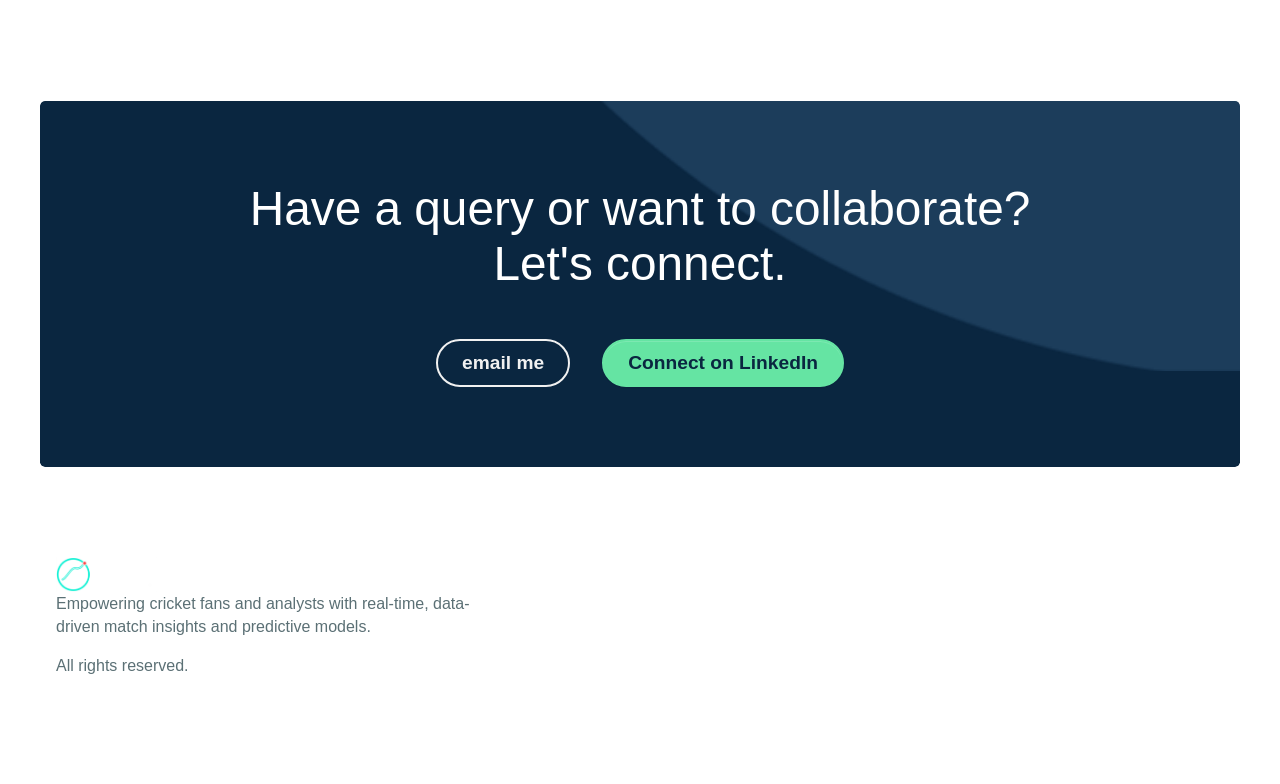
==== commit bd4f617c: "Update index.html" ====
--- a/public/index.html
+++ b/public/index.html
@@ -359,47 +359,23 @@
 
 
 
-    <!-- ============================================-->
-    <!-- <section> begin ============================-->
-    <section class="pt-0">
-
-      <div class="container">
-        <div class="row justify-content-between">
-          <div class="col-lg-6 col-sm-12"><a href="index.html"><img src="assets/img/footer logo icon.png"style="height: 35px; width: auto;" alt="" /></a>
-            <p class="w-lg-75 text-gray">Empowering cricket fans and analysts with real-time, data-driven match insights and predictive models.</p>
-          </div>
-          <div class="col-lg-2 col-sm-4">
-            <h3 class="fw-bold fs-1 mt-5 mb-4">Landings</h3>
-            <ul class="list-unstyled">
-              <li class="my-3 col-md-4"><a href="#">Home</a></li>
-              <li class="my-3"><a href="#">Products</a></li>
-              <li class="my-3"><a href="#">Services</a></li>
-            </ul>
-          </div>
-          <div class="col-lg-2 col-sm-4">
-            <h3 class="fw-bold fs-1 mt-5 mb-4">Company</h3>
-            <ul class="list-unstyled">
-              <li class="my-3"><a href="#">Home</a></li>
-              <li class="my-3"><a href="#">Careers</a><span class="py-1 px-2 rounded-2 bg-success fw-bold text-dark ms-2">Hiring!</span></li>
-              <li class="my-3"><a href="#">Services</a></li>
-            </ul>
-          </div>
-          <div class="col-lg-2 col-sm-4">
-            <h3 class="fw-bold fs-1 mt-5 mb-4">Resources</h3>
-            <ul class="list-unstyled">
-              <li class="mb-3"><a href="#">Home</a></li>
-              <li class="mb-3"><a href="#">Products</a></li>
-              <li class="mb-3"><a href="#">Services</a></li>
-            </ul>
-          </div>
-        </div>
-        <p class="text-gray">All rights reserved.</p>
-      </div>
-      <!-- end of .container-->
-
-    </section>
-    <!-- <section> close ============================-->
-    <!-- ============================================-->
+      <!-- ============================================-->
+      <!-- <section> begin ============================-->
+      <section class="pt-0">
+      
+        <div class="container">
+          <div class="row justify-content-between">
+            <div class="col-lg-6 col-sm-12"><a href="index.html"><img src="assets/img/footer logo icon.png" style="height: 35px; width: auto;" alt="" /></a>
+              <p class="w-lg-75 text-gray">Empowering cricket fans and analysts with real-time, data-driven match insights and predictive models.</p>
+            </div>
+          </div>
+          <p class="text-gray">All rights reserved.</p>
+        </div>
+        <!-- end of .container-->
+      
+      </section>
+      <!-- <section> close ============================-->
+      <!-- ============================================-->
 
 
 
